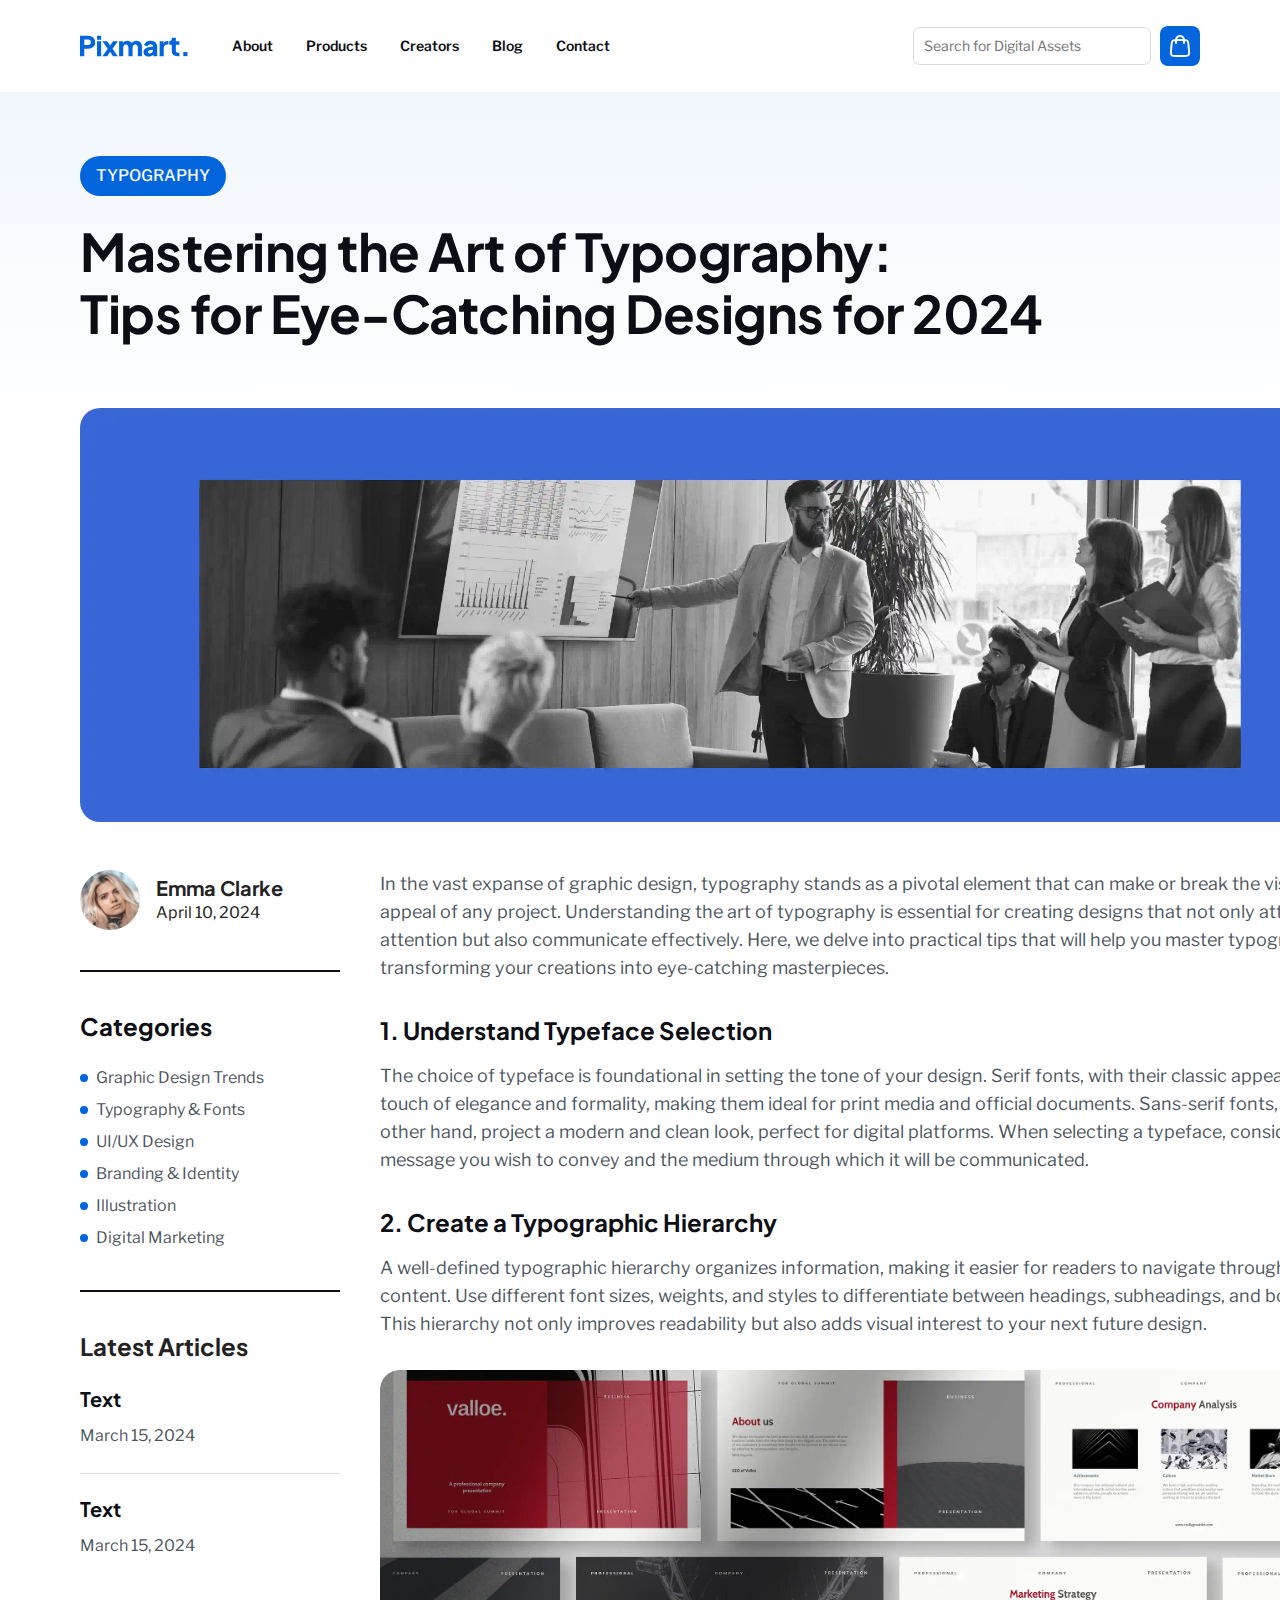
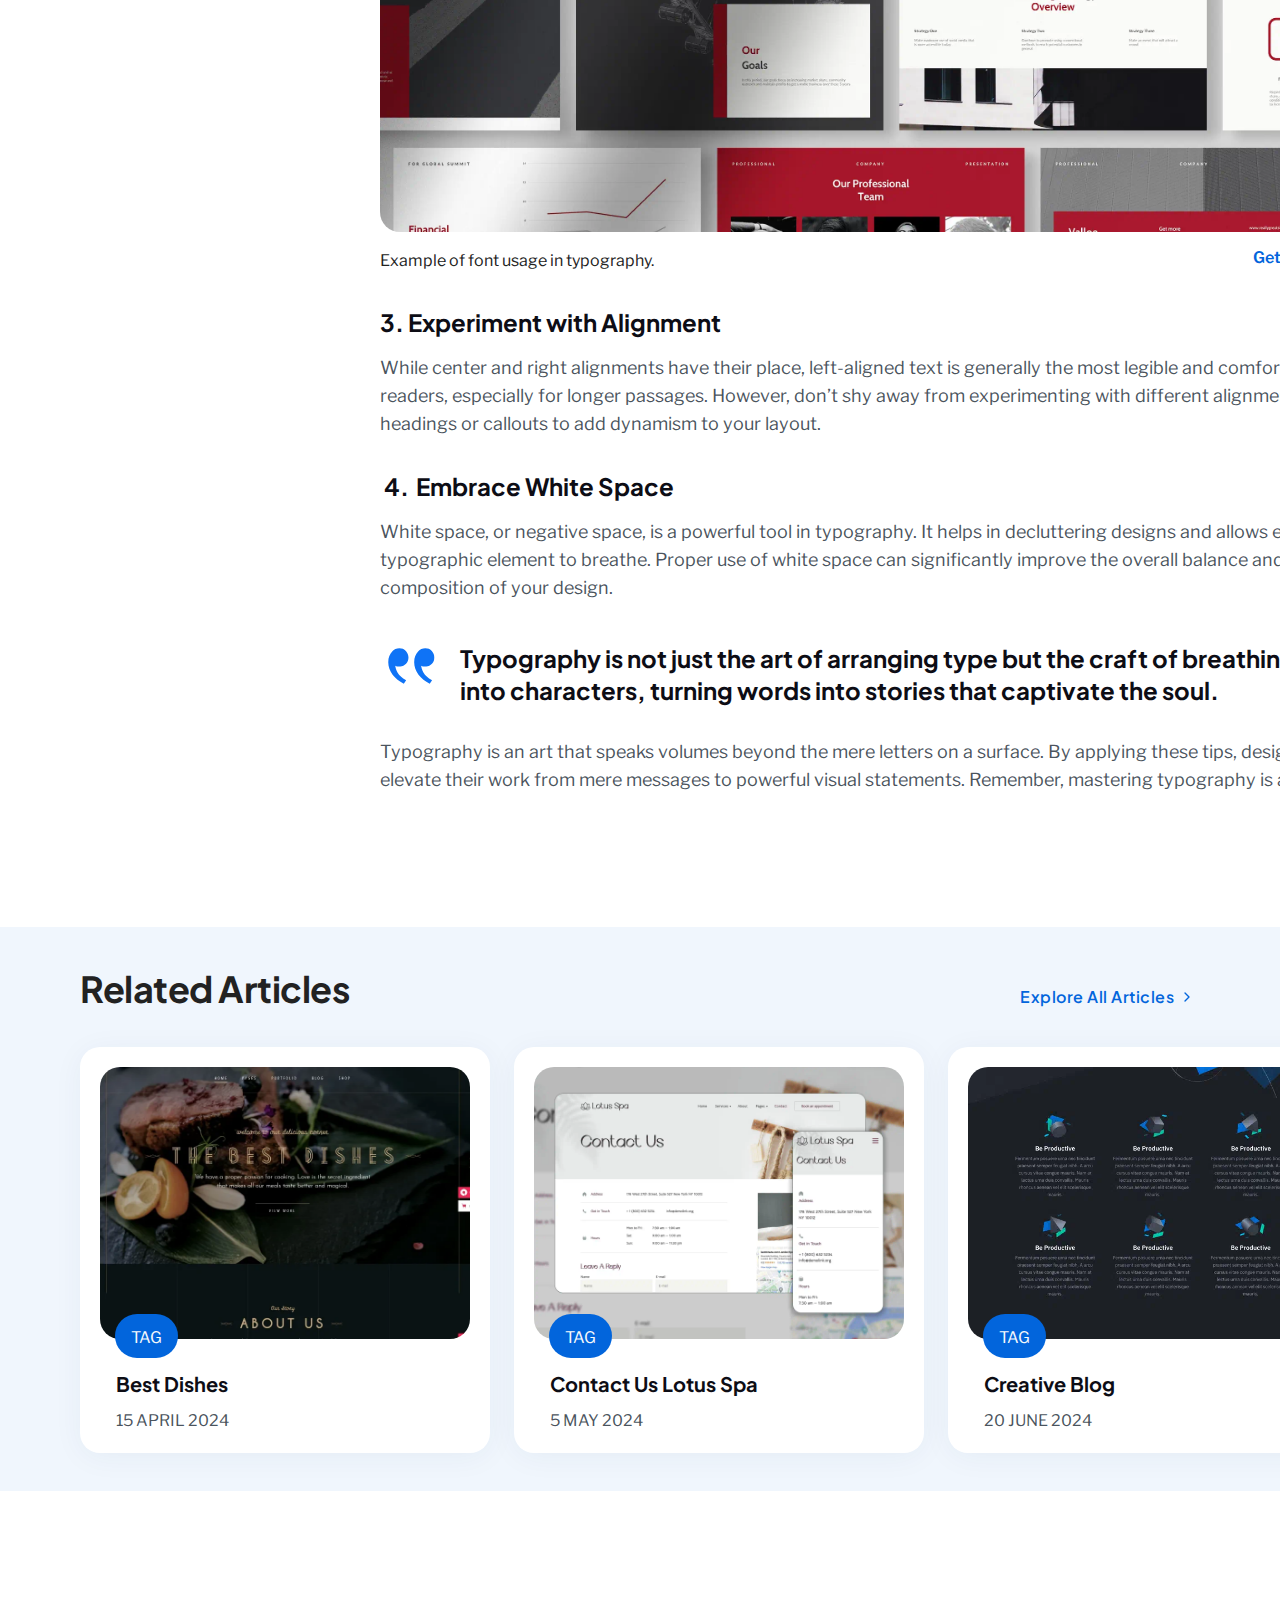
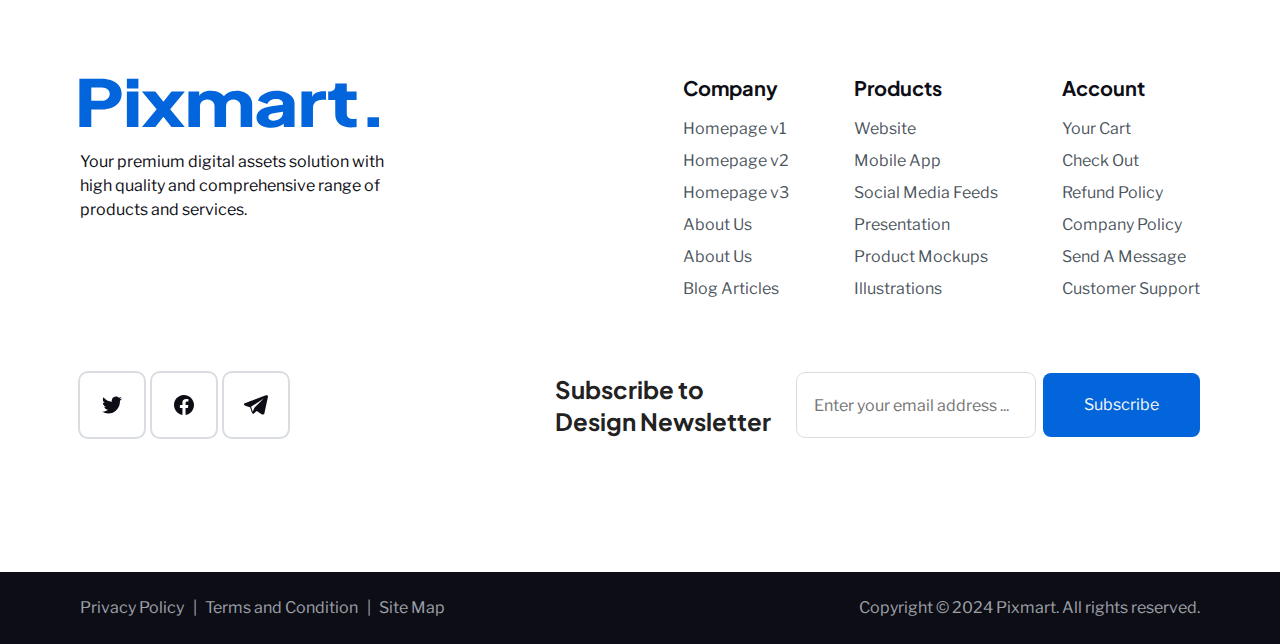
==== blog_details.html @ e97a418d "style: update button and link classes" ====
<!DOCTYPE html>
<html lang="en">
    <head>
        <meta charset="UTF-8">
        <meta name="viewport" content="width=device-width, initial-scale=1.0">
        <!--<meta name="description" content="description text">-->
        <!--<meta name="keywords" content=" tags words">-->
        <!-- <meta name="copyright" content="my name"> -->
        <title>PixMart Blog</title>
        <!-- place for icons and favicons -->
        <link rel="preconnect" href="https://fonts.googleapis.com">
        <link rel="preconnect" href="https://fonts.gstatic.com" crossorigin>
        <link href="https://fonts.googleapis.com/css2?family=Libre+Franklin:ital,wght@0,100..900;1,100..900&family=Plus+Jakarta+Sans:ital,wght@0,200..800;1,200..800&display=swap" rel="stylesheet">
        <link rel="stylesheet" href="css/normalize.css">
        <link rel="stylesheet" href="css/style.css">
        <meta name="color-scheme" content="light">
    </head>

    <body>
        <header class="header container">
            <a class="header__link-svg" href="index.html">
                <svg
                    class="header__logo"
                    width="108"
                    height="22"
                >
                    <use xlink:href="img/sprite.svg#pixmart-logo"></use>
                </svg>
            </a>
            <nav class="nav-menu">
                <ul class="nav-menu__list">
                    <li class="nav-menu__item">
                        <a class="nav-menu__link" href="#">about</a>
                    </li>
                    <li class="nav-menu__item">
                        <a class="nav-menu__link links" href="catalog.html">products</a>
                    </li>
                    <li class="nav-menu__item">
                        <a class="nav-menu__link links" href="#">creators</a>
                    </li>
                    <li class="nav-menu__item">
                        <a class="nav-menu__link links" href="blog_details.html">blog</a>
                    </li>
                    <li class="nav-menu__item">
                        <a class="nav-menu__link links" href="contacts.html">contact</a>
                    </li>
                </ul>
            </nav>
            <form
                action="/#"
                class="header__form"
                method="get"
                role="search"
            >
                <label class="header__form-label visually-hidden" for="id-header-search">
                    Site search input fields
                </label>
                <input
                    type="search"
                    name="header-search"
                    id="id-header-search"
                    class="header__search-filds"
                    placeholder="Search for Digital Assets"
                    required
                >
            </form>
            <a
                href="/#"
                class="header__card-button brand-color-button"
                title="Go to the Cart"
            >
                <svg
                    class="header__button-image"
                    width="24"
                    height="24"
                >
                    <use xlink:href="img/sprite.svg#cart-icon"></use>
                </svg>
            </a>
        </header>

        <main>

            <div class="blog-details__background-heading">
                <div class="blog-details">
                        <span class="blog-details__tag">
                            TYPOGRAPHY
                        </span>
                        <h1 class="blog-details__heading">Mastering the Art of Typography:
                            Tips for Eye-Catching Designs for 2024
                        </h1>
                </div>
            </div>
            <div class="blog-details__content-wrap">
                <img
                    src="img/blog_heading_.webp"
                    alt="The speaker is conducting a typography workshop"
                    class="blog-details__content-image"
                    width="1280"
                    height="414"
                >
                <div class="blog-details__side-wrap">
                    <div class="blog-details__author-card">
                        <img
                            src="img/emma_clark_user.webp"
                            alt="Author's picture"
                            class="blog-details__author-image"
                            width="60"
                            height="60"
                        >
                        <div class="blog-details__author-info">
                            <p class="blog-details__author-name">
                                Emma Clarke
                            </p>
                            <time datetime="2024-04-10" class="blog-details__post-time">
                                April 10, 2024
                            </time>
                        </div>
                    </div>
                    <div class="blog-details__categories-wrap">
                        <h2 class="categories__list-tittle">Categories</h2>
                        <ul class="categories__list">
                            <li class="categories__item">
                                <a href="#" class="blog-categories__item-link">
                                    Graphic Design Trends
                                </a>
                            </li>
                            <li class="categories__item">
                                <a href="#" class="blog-categories__item-link">
                                    Typography & Fonts
                                </a>
                            </li>
                            <li class="categories__item">
                                <a href="#" class="blog-categories__item-link">
                                    UI/UX Design
                                </a>
                            </li>
                            <li class="categories__item">
                                <a href="#" class="blog-categories__item-link">
                                    Branding & Identity
                                </a>
                            </li>
                            <li class="categories__item">
                                <a href="#" class="blog-categories__item-link">
                                    Illustration
                                </a>
                            </li>
                            <li class="categories__item">
                                <a href="#" class="blog-categories__item-link">
                                    Digital Marketing
                                </a>
                            </li>
                        </ul>
                    </div>
                    <div class="blog-details__last-articles-wrap">
                        <h2 class="last-articles__list-tittle">Latest Articles</h2>
                        <ul class="last-articles__list">
                            <li class="last-articles__item">
                                <a href="#" class="last-articles__item-link">
                                    Text
                                </a>
                                <time datetime="2024-03-15" class="last-articles__time">
                                    March 15, 2024
                                </time>
                            </li>
                            <li class="last-articles__item">
                                <a href="#" class="last-articles__item-link">
                                    Text
                                </a>
                                <time datetime="2024-03-15" class="last-articles__time">
                                    March 15, 2024
                                </time>
                            </li>
                        </ul>
                    </div>
                </div>
                <div class="blog-details__content-container">
                    <p class="blog-details__content">
                        In the vast expanse of graphic design, typography stands as a pivotal element that  can make or break the visual appeal of any project. Understanding the art of     typography is essential for creating designs that not only attract attention but    also communicate effectively. Here, we delve into practical tips that will help you    master typography, transforming your creations into eye-catching masterpieces.
                    </p>
                    <ol class="blog-details__list">
                        <li class="blog-details__list-item">
                            <h2 class="blog-details__item-title">
                                Understand Typeface Selection
                            </h2>
                            <p class="blog-details__item-content">
                                The choice of typeface is foundational in setting the tone of your design.  Serif fonts, with their classic appeal, lend a touch of elegance and     formality, making them ideal for print media and official documents.    Sans-serif fonts, on the other hand, project a modern and clean look,  perfect for digital platforms. When selecting a typeface, consider the   message you wish to convey and the medium through which it will be    communicated.
                            </p>
                        </li>
                        <li class="blog-details__list-item">
                            <h2 class="blog-details__item-title">
                                Create a Typographic Hierarchy
                            </h2>
                            <p class="blog-details__item-content">
                                A well-defined typographic hierarchy organizes information, making it easier    for readers to navigate through the content. Use different font sizes,     weights, and styles to differentiate between headings, subheadings, and body    text. This hierarchy not only improves readability but also adds visual    interest to your next future design.
                            </p>
                            <div class="blog-details__item-picture-wrap">
                                <figure class="blog-details__picture-container">
                                    <img
                                        src="img/font_usage_e.webp"
                                        alt="Different techniques for working with typography"
                                        class="blog-details__picture"
                                        width="980"
                                        height="462"
                                    >
                                    <figcaption class="blog-details__picture-caption">
                                        Example of font usage in typography.
                                    </figcaption>
                                </figure>
                                <a href="#" class="blog-details__content-link">
                                    Get this asset
                                </a>
                            </div>
                        </li>
                        <li class="blog-details__list-item">
                            <h2 class="blog-details__item-title">
                                Experiment with Alignment
                            </h2>
                            <p class="blog-details__item-content">
                                While center and right alignments have their place, left-aligned text is    generally the most legible and comfortable for readers, especially for     longer passages. However, don’t shy away from experimenting with different  alignments in headings or callouts to add dynamism to your layout.
                            </p>
                        </li>
                        <li class="blog-details__list-item">
                            <h2 class="blog-details__item-title">
                                Embrace White Space
                            </h2>
                            <p class="blog-details__item-content">
                                White space, or negative space, is a powerful tool in typography. It helps  in decluttering designs and allows each typographic element to breathe.  Proper use of white space can significantly improve the overall balance and  composition of your design.
                            </p>
                        </li>
                    </ol>
                    <div class="blog-details__qoute-wrap">
                        <svg
                            class="blog-details__qoute-img"
                            width="48"
                            height="38"
                        >
                            <use xlink:href="img/sprite.svg#qoute-img"></use>
                        </svg>
                        <blockquote class="blog-details__quote">
                            Typography is not just the art of arranging type but the craft of breathing life    into characters, turning words into stories that captivate the soul.
                        </blockquote>
                    </div>
                    <p class="blog-details__content">
                        Typography is an art that speaks volumes beyond the mere letters on a surface. By   applying these tips, designers can elevate their work from mere messages to powerful  visual statements. Remember, mastering typography is a journey of continuous     learning and experimentation. Embrace the process, and let your designs speak louder    than words. Happy designing!
                    </p>
                </div>
            </div>

            <section class="blog-details__cards-container">
                <div class="blog-details__cards-background">
                    <div class="blog-details__cards-title-wrap">
                        <h2 class="blog-details__cards-title">Related Articles</h2>
                        <a href="#" class="blog-details__title-link">
                            Explore All Articles
                            <svg
                                class="blog-details__title-link-icon"
                                width="16"
                                height="16"
                                aria-hidden="true"
                            >
                                <use xlink:href="img/sprite.svg#arrow-left-link"></use>
                            </svg>
                        </a>
                    </div>
                    <div class="blog-details__cards-wrap">
                        <a href="#" class="blog-details__cards-link">
                            <article class="blog-details__card">
                                <img 
                                    src="img/best_dishes.webp"
                                    alt="design website Best Dishes"
                                    class="blog-details__cards-image"
                                    width="370"
                                    height="272"
                                >
                                <div class="blog-details__cards-heading-wrap">
                                    <h3 class="blog-details__card-heading">Best Dishes</h3>
                                    <time datetime="2024-04-15" class="blog-details__cards-time">
                                        15 APRIL 2024
                                    </time>
                                </div>
                            </article>
                        </a>
                        <a href="#" class="blog-details__cards-link">
                            <article class="blog-details__card">
                                <img
                                    src="img/lotus_spa.webp"
                                    alt="design website Lotus Spa"
                                    class="blog-details__cards-image"
                                    width="370"
                                    height="272"
                                >
                                <div class="blog-details__cards-heading-wrap">
                                    <h3 class="blog-details__card-heading">Contact Us Lotus Spa</h3>
                                    <time datetime="2024-05-05" class="blog-details__cards-time">
                                        5 MAY 2024
                                    </time>
                                </div>
                            </article>
                        </a>
                        <a href="#" class="blog-details__cards-link">
                            <article class="blog-details__card">
                                <img
                                    src="img/ceative_blog.webp"
                                    alt="design website Creative Blog"
                                    class="blog-details__cards-image"
                                    width="370"
                                    height="272"
                                >
                                <div class="blog-details__cards-heading-wrap">
                                    <h3 class="blog-details__card-heading">Creative Blog</h3>
                                    <time datetime="2024-06-20" class="blog-details__cards-time">
                                        20 JUNE 2024
                                    </time>
                                </div>
                            </article>
                        </a>
                    </div>
                </div>
            </section>

        </main>

        <footer class="footer">
            <div class="footer__main-wrap">
                <div class="footer__content">
                    <div class="footer__logo-description">
                        <a href="" class="footer__logo-home-link" href="index.html">
                            <svg
                                class="footer__logo"
                                width="300"
                                height="50.19"
                            >
                                <use xlink:href="img/sprite.svg#pixmart-logo"></use>
                            </svg>
                        </a>
                        <p class="footer__logo-description">Your premium digital assets solution with high  quality and comprehensive range of products and services.</p>
                    </div>
                    <div class="footer__links-sections">
                        <section class="footer__links-lists">
                            <h2 class="footer__list-header">Company</h2>
                            <ul class="footer__list">
                                <li class="footer__links-lists-items">
                                    <a href="#" class="footer__links">Homepage v1</a>
                                </li>
                                <li class="footer__links-lists-items">
                                    <a href="#" class="footer__links">Homepage v2</a>
                                </li>
                                <li class="footer__links-lists-items">
                                    <a href="#" class="footer__links">Homepage v3</a>
                                </li>
                                <li class="footer__links-lists-items">
                                    <a href="#" class="footer__links">About Us</a>
                                </li>
                                <li class="footer__links-lists-items">
                                    <a href="#" class="footer__links">About Us</a>
                                </li>
                                <li class="footer__links-lists-items">
                                    <a href="blog_details.html" class="footer__links">Blog Articles</a>
                                </li>
                            </ul>
                        </section>

                        <section class="footer__links-lists">
                            <h2 class="footer__list-header">Products</h2>
                            <ul class="footer__list">
                                <li class="footer__links-lists-items">
                                    <a href="catalog.html" class="footer__links">Website</a>
                                </li>
                                <li class="footer__links-lists-items">
                                    <a href="#" class="footer__links">Mobile App</a>
                                </li>
                                <li class="footer__links-lists-items">
                                    <a href="#" class="footer__links">Social Media Feeds</a>
                                </li>
                                <li class="footer__links-lists-items">
                                    <a href="#" class="footer__links">Presentation</a>
                                </li>
                                <li class="footer__links-lists-items">
                                    <a href="#" class="footer__links">Product Mockups</a>
                                </li>
                                <li class="footer__links-lists-items">
                                    <a href="#" class="footer__links">Illustrations</a>
                                </li>
                            </ul>
                        </section>

                        <section class="footer__links-lists">
                            <h2 class="footer__list-header">Account</h2>
                            <ul class="footer__list">
                                <li class="footer__links-lists-items">
                                    <a href="#" class="footer__links">Your Cart</a>
                                </li>
                                <li class="footer__links-lists-items">
                                    <a href="#" class="footer__links">Check Out</a>
                                </li>
                                <li class="footer__links-lists-items">
                                    <a href="#" class="footer__links">Refund Policy</a>
                                </li>
                                <li class="footer__links-lists-items">
                                    <a href="#" class="footer__links">Company Policy</a>
                                </li>
                                <li class="footer__links-lists-items">
                                    <a href="contacts.html" class="footer__links">Send A Message</a>
                                </li>
                                <li class="footer__links-lists-items">
                                    <a href="#" class="footer__links">Customer Support</a>
                                </li>
                            </ul>
                        </section>

                    </div>
                </div>
                <div class="newsletter">
                    <ul class="footer__social-media-list">
                        <li class="footer__social-media-item">
                            <a
                                href="#"
                                class="footer__social-media-links brand-light-color-button"
                                target="_blank"
                                rel="noopener noreferrer"
                            >
                                <svg
                                    class="footer__social-media-icon"
                                    width="24"
                                    height="24"
                                >
                                    <use xlink:href="img/sprite.svg#x-twitter-ico"></use>
                                </svg>
                            </a>
                        </li>
                        <li class="footer__social-media-item">
                            <a
                                href="#"
                                class="footer__social-media-links brand-light-color-button"
                                target="_blank"
                                rel="noopener noreferrer"
                            >
                            <svg
                                class="footer__social-media-icon"
                                width="24"
                                height="24"
                            >
                                <use xlink:href="img/sprite.svg#facebook-ico"></use>
                            </svg>
                            </a>
                        </li>
                        <li class="footer__social-media-item">
                            <a
                                href="#"
                                class="footer__social-media-links brand-light-color-button"
                                target="_blank"
                                rel="noopener noreferrer"
                            >
                            <svg
                                class="footer__social-media-icon"
                                width="24"
                                height="24"
                            >
                                <use xlink:href="img/sprite.svg#telegram"></use>
                            </svg>
                            </a>
                        </li>
                    </ul>
                    <form
                        action="#"
                        method="post"
                        class="newsletter__form"
                    >
                        <label for="id-footer-user-email" class="newsletter__form-label">
                            Subscribe to Design Newsletter
                        </label>
                        <input
                            type="email"
                            name="footer-user-email"
                            id="id-footer-user-email"
                            class="newsletter__email-input"
                            placeholder="Enter your email address ..."
                            required
                            pattern="[a-z0-9._%+-]+@[a-z0-9.-]+\.[a-z]{2,}$"
                        >
                        <button type="submit" class="newsletter__form-button brand-color-button">
                            Subscribe
                        </button>
                    </form>
                </div>
            </div>
            <div class="footer__bottom-bar">
                <div class="footer__copyright-container">
                    <nav class="footer__copyright-navigation">
                        <ul class="footer__copyright-list">
                            <li class="footer__copyright-item">
                                <a href="#" class="footer__copyright-links">Privacy Policy</a>
                            </li>
                            <li class="footer__copyright-item">
                                <a href="#" class="footer__copyright-links">Terms and Condition</a>
                            </li>
                            <li class="footer__copyright-item">
                                <a href="#" class="footer__copyright-links">Site Map</a>
                            </li>
                        </ul>
                    </nav>
                    <p class="footer__copyright">Copyright &copy; 2024 Pixmart. All rights reserved.</p>
                </div>
            </div>
        </footer>
    </body>
</html>
---- css/style.css ----
:root {
    --font-family-secondary: "Libre Franklin", Helvetica, sans-serif;
    --font-family-primary: "Plus Jakarta Sans", Arial, sans-serif;


    --font-size-heroes: 52px;
    --font-size-headings: var(--font-size-small);
    --font-size-subheadings: var(--font-size-extra);
    --font-size-buttons: var(--font-size-medium);
    --font-size-controls: var(--font-size-extra-small);


    --font-size-extra: 36px;

    --font-size-extra-large: 28px;

    --font-size-medium-large: 24px;

    --font-size-large: 20px;

    --font-size-medium: 18px;

    --font-size-small: 16px;

    --font-size-extra-small: 14px;


    --font-weight-extra: 700;

    --font-weight-large: 600;

    --font-weight-medium: 500;

    --font-weight-small: 400;


    --font-line-height-heroes: 62px;

    --font-line-hieght-regular:48px;

    --font-line-height-large: 28px;

    --font-line-height-medium: 24px;

    --font-line-height-small: 20px;


    --color-brand: rgb(2, 101, 220);
    --color-brand-alternative: rgba(244, 247, 250, 1);
    --color-bg-base: rgba(255, 255, 255, 1);
    --color-text-primary: rgba(13, 13, 21, 1);
    --color-text-secondary: rgba(42, 53, 65, 0.85);
    --color-text-secondary-alt: rgba(42, 53, 65, 0.7);
    --color-headings: rgba(15, 115, 246, 1);
    --color-brand-buttons: rgba(245, 248, 251, 1);
    --color-bg-base-invert: var(--color-text-primary);
    --color-titles: rgb(34, 34, 34);
}

/* Reset CSS */
* {
    margin: 0;
    padding: 0;
    box-sizing: border-box;
    outline-offset: 0;
}

/* Base styles */
body {
    font-family: var(--font-family-secondary);
    line-height: var(--font-line-hieght-regular);
    background-color: rgb(255, 255, 255);
    color: var(--color-titles);
    margin: 0;
    padding: 0;
}

h1, h2, h3, h4, h5, h6 {
    font-weight: normal;
}

p {
    margin: 0 0 0 0;
}

ul {
    list-style: none;
    padding: 0;
}

a {
    text-decoration: none;
    color: inherit;
}

.container {
    padding-inline: 80px;
    max-width: 1440px;
    margin: 0 auto;
}

:focus {
    outline: none;
}

button {
    border: none;
}

.visually-hidden {
    position: absolute;
    width: 1px;
    height: 1px;
    padding: 0;
    margin: -1px;
    overflow: hidden;
    clip: rect(0, 0, 0, 0);
    border: 0;
}

.section-gap-container {
    display: flex;
    flex-direction: column;
    gap: 120px;
}

.header {
    display: flex;
    align-items: center;
    padding-top: 22px;
    padding-bottom: 22px;
    justify-content: flex-start;
    gap: 8px;
}

.header__link-svg {
    margin-right: 24px;
}

.header__link-svg:focus-visible {
    outline: 4px solid rgb(56, 146, 243);
    border-radius: 5px;
}

.header__logo {
    display: flex;
    align-items: center;
}

.header__form {
    margin-left: auto;
    display: flex;
    align-items: center;
}

.header__search-filds {
    width: 240px;
    padding: 10px 12px;
    font-size: var(--font-size-controls);
    font-weight: var(--font-weight-small);
    line-height: var(--font-line-height-small);
    color: var(--color-text-secondary-alt);
}

.header__card-button {
    display: flex;
    align-items: center;
    justify-content: center;
    border-radius: 8px;
    background-color: var(--color-brand);
    padding: 9px;
    width: 40px;
    height: 40px;
    box-sizing: border-box;
    flex-shrink: 0;
}

.header__card-button:hover {
    background: rgb(56, 146, 243);
}

.header__card-button:focus-visible {
    outline: 4px solid rgb(56, 146, 243);
    background: rgb(2, 101, 220);
}

.header__card-button:active {
    background: rgb(0, 84, 182);
}

.header__card-button:disabled {
    background: rgba(29, 54, 83, 0.17);
}

.nav-menu {
    padding-inline: 12px;
}

.nav-menu__list {
    display: flex;
    gap: 33px;
    align-items: center;
}

.nav-menu__link {
    font-weight: var(--font-weight-large);
    font-size: var(--font-size-extra-small);
    line-height: var(--font-line-height-small);
    font-family: var(--font-family-secondary);
    text-transform: capitalize;
    color: var(--color-text-primary);
}

.nav-menu__link:hover {
    color: rgb(56, 146, 243);
}

.nav-menu__link:focus-visible {
    outline: 4px solid rgb(56, 146, 243);
    border-radius: 5px;
}

.nav-menu__link:active {
    color: rgb(0, 84, 182);
    outline: none;
}

.nav-menu__link:disabled {
    color: rgba(34, 52, 73, 0.4);
}

.hero {
    position: relative;
    display: flex;
    flex-direction: row;
    justify-content: center;
    gap: 36px;
    align-items: flex-start;
    max-width: none;
    padding: 0px 40px 0 80px;
    position: relative;
}

.hero::before {
    content: "";
    position: absolute;
    top: 0;
    right: 0;
    width: 130vw;
    height: 100%;
    background: linear-gradient(90deg, rgb(240, 246, 253) 44%, rgb(255, 255, 255) 100%);
    z-index: -1;
}

.hero__text-container {
    display: flex;
    flex-direction: column;
    align-items: flex-start;
    gap: 32px;
    padding: 120px 0 0 0;
    max-width: 43%;
    margin: 0 100px 0px 0;
}

.hero__title {
    font-family: var(--font-family-primary);
    font-weight: var(--font-weight-extra);
    font-size: var(--font-size-heroes);
    line-height: var(--font-line-height-heroes);
    letter-spacing: -0.5px;
    margin: 0;
    display: flex;
    flex-direction: column;
    align-items: flex-start;
}

.block-line {
    display: block;
}

span.hero__accent {
    color: var(--color-brand);
}

.hero__slogan {
    font-family: var(--font-family-primary);
    font-size: var(--font-size-large);
    font-weight: var(--font-weight-medium);
    line-height: var(--font-line-height-large);
    color: var(--color-text-secondary);
    margin: 0px;
}

.hero__buttons-wrap {
    display: flex;
    gap: 9px;
    flex-direction: row;
}

.hero__buttons {
    font-size: var(--font-size-medium);
    line-height: var(--font-line-height-large);
    font-weight: var(--font-weight-large);
    border-radius: 8px;
    padding: 18px 32px;
    background: var(--color-brand);
    color: var(--color-brand-buttons);
    height: 64px;
    white-space: nowrap;
}

.hero__buttons:hover {
    background: rgb(56, 146, 243);
}

.hero__buttons:focus-visible {
    outline: 4px solid rgb(56, 146, 243);
    background: rgb(2, 101, 220);
}

.hero__buttons:active {
    background: rgb(0, 84, 182);
}

.hero__buttons:disabled {
    background: rgba(29, 54, 83, 0.17);
    color: rgba(34, 52, 73, 0.4);
}

.hero__buttons-social {
    font-size: 18px;
    line-height: 28px;
    font-weight: 600;
    border-radius: 8px;
    padding: 18px 32px 18px 39px;
    display: flex;
    gap: 10px;
    align-items: center;
    background: rgb(255, 255, 255);
    margin-left: 16px;
    height: 64px;
    white-space: nowrap;
}

.hero__buttons-social:hover {
    outline: 1px solid rgb(56, 146, 243);
    background: rgba(41, 77, 117, 0.09);
}

.hero__buttons-social:focus-visible {
    outline: 4px solid rgb(56, 146, 243);
    background: rgba(41, 77, 117, 0.09);
}

.hero__buttons-social:active {
    outline: none;
    background: rgba(41, 77, 117, 0.09);
}

.hero__buttons-social:disabled {
    outline: none;
    color: rgba(34, 52, 73, 0.4);
}

figure.hero__img-container {
    padding-block: 47px 30px;
}

.products {
    display: flex;
    flex-direction: row;
    gap: 34px;
    justify-content: flex-start;
    padding-inline: 81px 80px;
}

/* to center content when the screen width is larger than 1440px */
/* ------------------------------------------------------------- */
@media (min-width: 1441px) {
    section.products {
        padding-inline: 80px;
        max-width: 1440px;
        margin: 0 auto;
    }
}
/* ---------------------------------------------------------------*/
.products__item {
    display: flex;
    flex-direction: column;
    align-items: center;
    gap: 21px;
}

.products__img-container {
    border-radius: 20px;
    padding: 36px;
    background: var(--color-brand-alternative);
    color: rgb(2, 101, 220);
}

.products__img-container:hover {
    background: rgb(2, 101, 220);
}

.products__img-container:hover svg {
    color:  rgb(224, 242, 255);
}

.products__img {
    display: block;
}

.products__item-text {
    font-family: var(--font-family-primary);
    font-weight: var(--font-weight-medium);
    font-size: var(--font-size-large);
    line-height: var(--font-line-height-large);
}

.categories {
    display: grid;
    grid-template-columns: 1fr 1fr;
    gap: 64px;
    align-items: start;
}

.categories__items {
    display: grid;
    grid-template-columns: repeat(2, max-content);
    grid-template-rows: repeat(2, 100px 60px) 100px;
    gap: 20px;
    clip-path: inset(120px 0px 120px 0px);
    margin: -120px 0;
    padding: 0px 74px;
    position: relative;
}

.categories__item-link {
    position: relative;
}

.categories__item-link:nth-of-type(3):before {
    content: "";
    position: absolute;
    top: 0;
    left: 0;
    background: linear-gradient(181deg, rgba(240, 246, 253, 60%) 0%, rgba(255, 255, 255, 100%) 100%);
    z-index: 2;
    border-radius: 20px 20px 0 0;
    width: 220px;
    height: 60px;
}

.categories__item-link:nth-of-type(6):before {
    content: "";
    position: absolute;
    top: 120px;
    left: 0;
    background: linear-gradient(359deg, rgba(240, 246, 253, 60%) 0%, rgba(255, 255, 255, 100%) 100%);
    z-index: 2;
    border-radius: 0 0 20px 20px;
    width: 220px;
    height: 60px;
}

.categories__item-link:nth-of-type(1) {
    grid-column: 1;
    grid-row: 2;
}

.categories__item-link:nth-of-type(2) {
    grid-column: 1;
    grid-row: 4;
}

.categories__item-link:nth-of-type(3) {
    grid-column: 1;
    grid-row: 6;
}

.categories__item-link:nth-of-type(4) {
    grid-column: 2;
    grid-row: 5;
}

.categories__item-link:nth-of-type(5) {
    grid-column: 2;
    grid-row: 3;
}

.categories__item-link:nth-of-type(6) {
    grid-column: 2;
    grid-row: 1;
}

article.categories__cards {
    background: var(--color-brand-alternative);
    display: flex;
    gap: 16px;
    padding: 24px 24px;
    border-radius: 20px;
    flex-direction: column;
    color: rgb(2, 101, 220);
}

article.categories__cards:hover {
    background: rgb(2, 101, 220);
}

article.categories__cards:hover .categories__cards-title {
    color: rgb(248, 247, 255);
}

article.categories__cards:hover svg {
    color:  rgb(224, 242, 255);
}

.categories__cards-text-wrap {
    display: flex;
    flex-direction: column;
    gap: 8px;
}

.categories__cards-title {
    font-family: var(--font-family-primary);
    font-size: var(--font-size-extra-large);
    font-weight: var(--font-weight-extra);
    line-height: var(--font-size-extra);
    color: var(--color-text-primary);
    margin: 0;
}

.categories__cards-category-wrap {
    display: flex;
    flex-direction: row;
    justify-content: flex-start;
}

.categories__cards-category {
    font-size: var(--font-size-small);
    font-weight: var(--font-weight-small);
    color: var(--color-text-secondary);
    line-height: var(--font-line-height-medium);
    margin: 0;
}

.categories__cards-category:nth-of-type(1)::after {
    content: "·";
    display: inline-block;
    font-size: var(--font-size-small);
    font-weight: var(--font-weight-small);
    color: var(--color-text-secondary);
    line-height: var(--font-line-height-medium);
    padding-inline: 9px;
}

.categories__text-container {
    display: flex;
    flex-direction: column;
    gap: 16px;
    align-items: flex-start;
    margin-top: 78px;
}

.categories__header {
    font-size: var(--font-size-headings);
    font-weight: var(--font-weight-small);
    line-height: var(--font-line-height-medium);
    color: var(--color-headings);
    text-transform: uppercase;
}

.categories__title {
    font-family: var(--font-family-primary);
    font-size: var(--font-size-subheadings);
    font-weight: var(--font-weight-extra);
    line-height: var(--font-line-hieght-regular);
    letter-spacing: -0.5px;
    max-width: 428px;
}

.categories__description {
    font-size: var(--font-size-medium);
    font-weight: var(--font-weight-small);
    line-height: var(--font-size-extra-large);
    min-width: 457px;
}

.categories__button {
    margin-top: 16px;
    font-size: var(--font-size-buttons);
    line-height: var(--font-line-height-large);
    line-height: var(--font-line-height-large);
    background-color: var(--color-brand);
    color: var(--color-brand-buttons);
    padding: 18px 32px;
    white-space: nowrap;
    border-radius: 8px;
    height: 64px;
}


.trending__text-container {
    display: flex;
    flex-direction: row;
    align-items: flex-end;
    justify-content: space-between;
    min-width: 1280px;
}

.trending__text {
    display: flex;
    flex-direction: column;
    align-items: flex-start;
    gap: 16px;
}

.trending__header {
    font-size: var(--font-size-headings);
    line-height: var(--font-line-height-medium);
    font-weight: var(--font-weight-small);
    color: var(--color-headings);
    text-transform: uppercase;
    margin: 0;
}

.trending__title {
    font-family: var(--font-family-primary);
    font-size: var(--font-size-subheadings);
    font-weight: var(--font-weight-extra);
    line-height: var(--font-line-hieght-regular);
    letter-spacing: -0.5px;
    color: var(--color-titles);
    margin: 0;
}

.trending__buttons-wrap {
    display: flex;
    flex-direction: row;
    gap: 12px;
}

.trending__button-prev,
.trending__button-next {
    width: 64px;
    height: 64px;
    border-radius: 8px;
    outline: 2px solid rgba(29, 54, 83, 0.17);
    background-color: rgb(255 255 255);
    padding: 20px 20px;
}

.trending__button-next .trending__button-svg {
    transform: rotate(180deg);
}

.trending {
    width: 100vw;
}

.trending__cards-wrap {
    display: flex;
    flex-direction: row;
    gap: 16px;
    margin-top: 48px;
    align-items: flex-start;
    justify-content: flex-start;
}

.trending__cards {
    display: flex;
    flex-direction: column;
    align-items: flex-start;
    gap: 8px;
    position: relative;
    justify-content: flex-start;
}

.trending__cards:hover .trending__cards-button-wrap{
    opacity: 100%;
}

.trending__cards:hover
.trending__cards-image,
.trending__cards-svg {
    background: rgba(231, 238, 247,);
    opacity: 34%;
}

.trending__cards-svg {
    box-sizing: content-box;
    position: absolute;
    right: 0;
    top: 0;
    z-index: 2;
    border-radius: 0 20px 0 20px;
    background-color: var(--color-brand);
    padding: 16px;
}

.trending__cards-image {
    object-fit: cover;
    width: auto;
    height: 272px;
}

.trending__cards-text {
    display: flex;
    flex-direction: row;
    justify-content: space-between;
    width: 100%;
    align-items: center;
    margin-top: 8px;
}

.trending__cards-title {
    font-family: var(--font-family-primary);
    font-size: var(--font-size-extra-large);
    font-weight: var(--font-weight-extra);
    line-height: var(--font-size-extra);
    color: var(--color-text-primary);
    margin: 0;
}

.trending__price {
    margin: 0;
}

.trending__numbers {
    display: block;
    line-height: var(--font-line-height-medium);
    font-size: var(--font-size-small);
    font-weight: var(--font-weight-medium);
    color: var(--color-brand);
    margin-top: 4px;
}

.trending__cards-description {
    display: flex;
    flex-direction: row;
    justify-content: flex-start;
    width: max-content;
}

.trending__cards-category {
    font-size: var(--font-size-small);
    font-weight: var(--font-weight-small);
    line-height: var(--font-line-height-medium);
    color: var(--color-text-secondary);
}

.trending__cards-button-wrap {
    display: flex;
    flex-direction: row;
    gap: 16px;
    margin-top: 48px;
    align-items: flex-start;
    flex-wrap: wrap;
    max-width: 1440px;
    justify-content: flex-start;
    overflow: hidden;
    opacity: 0%;
}

.trending__card-link {
    padding: 18px 78px;
}

.trending__card-link:hover {
    background: rgb(56, 146, 243);
}

.trending__card-link:focus-visible {
    outline: 4px solid rgb(56, 146, 243);
    background: rgb(2, 101, 220);
}

.trending__card-link:active {
    background: rgb(0, 84, 182);
}

.trending__card-link:disabled{
    background: rgba(29, 54, 83, 0.17);
    color: rgba(34, 52, 73, 0.4);
}


.trending__cards-button-wrap {
    position: absolute;
    inset: 0;
    display: flex;
    flex-direction: column;
    align-items: center;
    justify-content: flex-start;
    z-index: 2;
    margin-top: 104px;
}

.trending__card-link {
    padding: 18px 78px;
    border-radius: 8px;
    background-color: var(--color-brand);
    color: var(--color-brand-buttons);
    font-weight: var(--font-weight-large);
    font-size: var(--font-size-medium);
    line-height: var(--font-line-height-large);
}

.trending__cards-category:nth-of-type(1)::after {
    content: "·";
    display: inline-block;
    font-size: var(--font-size-small);
    font-weight: var(--font-weight-small);
    color: var(--color-text-secondary);
    line-height: var(--font-line-height-medium);
    padding-inline: 9px;
}

.pricing-plan__text-container {
    display: flex;
    flex-direction: column;
    align-items: center;
    justify-content: flex-start;
    gap: 16px;
}

.pricing-plan__header {
    color: var(--color-headings);
    font-family: var(--font-family-secondary);
    font-size: var(--font-size-headings);
    font-weight: var(--font-weight-small);
    line-height: var(--font-line-height-medium);
    letter-spacing: 0px;
}

.pricing-plan__title {
    color: rgb(34, 34, 34);
    font-family: var(--font-family-primary);
    font-size: var(--font-size-subheadings);
    font-weight: var(--font-weight-extra);
    line-height: var(--font-line-hieght-regular);
    letter-spacing: -0.5px;    
}

.pricing-plan__items {
    display: flex;
    gap: 16px;
    margin-top: 80px;
    justify-content: center;
}

.pricing-plan__cards {
    display: flex;
    padding: 32px;
    flex-direction: column;
    align-items: flex-start;
    gap: 16px;
    border-radius: 20px;
    box-shadow: 0 4px 40px 0 rgba(29, 57, 95, 0.08);
    background: #fff;
    position: relative;
}

.pricing-plan__cards:hover {
    outline: 2px solid #0265dc;
    transform: translateY(-32px);
}


.pricing-plan__cards:hover.pricing-plan__cards:before {
    content: 'BEST SELLER';
    position: absolute;
    top: 0;
    right: 0;
    color: rgb(255, 255, 255);
    font-family: Plus Jakarta Sans;
    font-size: 20px;
    font-weight: 700;
    line-height: 40px;
    letter-spacing: 0px;
    padding: 0px 24px 0px 24px;
    border-radius: 0px 20px 0px 20px;
    background: rgb(2, 101, 220);
}

.pricing-plan__cards-header {
    color: var(--color-text-primary);
    font-family: var(--font-family-primary);
    font-size: var(--font-size-large);
    font-weight: var(--font-weight-extra);
    line-height: 26px;
}

.pricing-plan__cards-price {
    margin-block-end: 6px;
}

.pricing-plan__price {
    color: var(--color-text-primary);
    font-family: Plus Jakarta Sans;
    font-size: var(--font-size-extra);
    font-weight: var(--font-weight-extra);
    line-height: var(--font-line-hieght-regular);
    letter-spacing: -0.5px;
}

.pricing-plan__time {
    color: rgb(13, 13, 21, 0.5);
    font-family: Libre Franklin;
    font-size: var(--font-size-headings);
    font-weight: var(--font-weight-small);
    line-height: var(--font-line-height-medium);
}

.pricing-plan__content-list {
    padding-top: 42px;
    padding-bottom: 24px;
    display: flex;
    flex-direction: column;
    align-items: flex-start;
    gap: 16px;
    position: relative;
    width: 100%;
}

.pricing-plan__content-list::before {
    content: '';
    position: absolute;
    top: 0;
    left: 0;
    width: 100%;
    height: 1px;
    background-color: rgba(31, 50, 71, 0.27)
}

.pricing-plan__list-items {
    position: relative;
    padding-left: 32px;
    line-height: var(--font-line-height-medium);
}

.pricing-plan__list-items::before {
    content: '';
    display: block;
    width: 16px;
    height: 16px;
    background: url('/img/pricing_plan_marker.svg') no-repeat center;
    background-size: contain;
    position: absolute;
    left: 0;
    top: 50%;
    transform: translateY(-50%);
}

.pricing-plan__cards-link {
    box-sizing: border-box;
    padding: 16px;
    border-radius: 8px;
    background-color: #FFFFFF;
    border: 2px solid rgba(29, 54, 83, 0.17);
    align-self: center;
    font-size: var(--font-size-medium);
    font-weight: var(--font-weight-large);
    line-height: var(--font-line-height-large);
    width: 352px;
    text-align: center;
}

.pricing-plan__cards-link:hover {
    background: rgb(2, 101, 220);
    color: var(--color-brand-buttons);
}

.pricing-plan__cards-link:focus-visible {
    outline: 4px solid rgb(56, 146, 243);
    background: rgb(2, 101, 220);
}

.pricing-plan__cards-link:active {
    background: rgb(0, 84, 182);
}

.pricing-plan__cards-link:disabled {
    background: rgba(29, 54, 83, 0.17);
    color: rgba(34, 52, 73, 0.4);
}

.faq {
    display: flex;
    gap: 206px;
    align-items: flex-start;
    justify-content: space-between;
    padding-bottom: 3px;
}

.faq__text-container {
    display: flex;
    flex-direction: column;
    align-items: flex-start;
    gap: 16px;
    margin-top: 197px;
    min-width: fit-content;
}

.faq__header {
    font-size: var(--font-size-headings);
    line-height: var(--font-line-height-medium);
    font-weight: var(--font-weight-small);
    color: var(--color-headings);
    text-transform: uppercase;
}

.faq__title {
    font-family: var(--font-family-primary);
    font-size: var(--font-size-subheadings);
    font-weight: var(--font-weight-extra);
    line-height: var(--font-line-hieght-regular);
    letter-spacing: -0.5px;
    color: var(--color-titles);
    margin-bottom: 15px;
}

.faq__header-link {
    border-radius: 8px;
    background-color: #FFFFFF;
    outline: 2px solid rgba(29, 54, 83, 0.17);
    font-size: var(--font-size-medium);
    font-weight: var(--font-weight-large);
    line-height: var(--font-line-height-large);
    text-align: center;
    padding: 17px;
    padding: 18px 32px 18px 32px;
    height: 64px;
}

.faq__content {
    display: flex;
    padding-top: 0px;
    min-width: 620px;
    flex-direction: column;
    gap: 18px;
    position: relative;
}

.faq__content:after {
    content: '';
    position: absolute;
    top: 0;
    left: 0;
    width: 100%;
    height: 100%;
    background: rgb(15, 115, 246);
    opacity: 0.1;
    filter: blur(200px);
    z-index: -1; /
}

.faq__content-item {
    border-radius: 10px;
    box-shadow: 0px 4px 40px 0px rgba(29, 57, 95, 0.08);
    background: rgb(255, 255, 255);
    padding-top: 27px;
    padding-left: 24px;
    padding-bottom: 24px;
    margin-bottom: 0px;
    position: relative;
}


.faq__content-item:hover {
    outline: 2px solid rgb(2, 101, 220);;
}

.faq__content-item[open] {
    outline: 2px solid rgb(2, 101, 220);
}

.faq__content-title:before {
    content: '';
    position: absolute;
    right: 27px;
    display: block;
    width: 24px;
    height: 24px;
    background: url("/img/chevron_down.svg") no-repeat center;
    outline: 2px solid rgba(29, 54, 83, 0.17);
    border-radius: 8px;
    transform: rotate(360deg);
    padding: 2px;
}

.faq__content-item[open] .faq__content-title:before {
    transform: rotate(180deg);
}

.faq__content-title {
    color: rgb(13, 13, 21);
    font-family: var(--font-family-primary);
    font-size: var(--font-size-large);
    font-weight: var(--font-weight-extra);
    line-height: 26px;
    list-style: none;
}

.faq__content-details {
    font-family: Libre Franklin;
    font-size: var(--font-size-small);
    font-weight: var(--font-weight-small);
    line-height: var(--font-line-height-medium);
    padding: 20px 24px 0px 0px;
}

.blog {
    width: 100vw;
}

.blog__text-container {
    display: flex;
    justify-content: space-between;
    flex-direction: row;
    align-items: center;
    min-width: 1280px;
}

.blog__title {
    font-family: var(--font-family-primary);
    font-size: var(--font-size-subheadings);
    font-weight: var(--font-weight-extra);
    line-height: var(--font-line-hieght-regular);
    letter-spacing: -0.5px;
    color: var(--color-titles);
}

.blog__title-link {
    color: var(--color-brand);
    font-size: var(--font-size-small);
    font-weight: 590;
    line-height: var(--font-line-height-medium);
    padding-right: 29px;
}

.blog__articles {
    display: grid;
    grid-template-columns: 1fr 1fr;
    grid-template-rows: 1fr 1fr;
    margin-top: 48px;
    column-gap: 32px;
    row-gap: 31px;
}

.blog__article {
    position: relative;
}

.blog__article-tag {
    display: inline-block;
    position: absolute;
    z-index: 1;
    right: 16px;
    top: 16px;
    color: rgb(245, 248, 251);
    font-family: Libre Franklin;
    font-size: 16px;
    font-weight: 500;
    line-height: 24px;
    letter-spacing: 0px;
    text-align: left;
    border-radius: 100px;
    background: rgb(2, 101, 220);
    height: 40px;
    padding: 8px 16px;
}

.blog__article:nth-of-type(1) {
    grid-column: 1 / 2;
    grid-row: 1 / -1;
}

.blog__article-thumbnail {
    border-radius: 20px;
    object-fit: cover;
}

.blog__article-thumbnail:hover {
    outline: 2px solid rgb(2, 101, 220);
}

.blog__article-titel {
    margin-top: 6px;
    font-family: var(--font-family-primary);
    font-size: var(--font-size-extra-large);
    font-weight: var(--font-weight-extra);
    line-height: var(--font-size-extra);
    color: var(--color-bg-base-invert);
}

.blog__article-time {
    display: block;
    font-size: var(--font-size-headings);
    font-weight: var(--font-weight-small);
    line-height: var(--font-line-height-medium);
    color: var(--color-text-secondary-alt);
    margin-top: 8px;
}

.blog__article:nth-of-type(2) {
    grid-column: 2 / 3;
    grid-row: 1 / 2;
}

.blog__article:nth-of-type(3) {
    grid-column: 2 / 3;
    grid-row: 2 / 3;
}

.footer {
    margin-top: 120px;
    overflow-x: hidden;
}

.footer__content {
    display: flex;
    flex-direction: row;
    justify-content: space-between;
    align-items: flex-start;
}

.footer__logo-description {
    display: flex;
    flex-direction: column;
    align-items: flex-start;
    gap: 14px;
    width: 320px;
}

.footer__logo {
        margin-top: 2px;
        transform: scaleX(1.18);
        height: 52px;
}

.footer__logo-description {
    color: var(--color-text-primary);
    font-size: var(--font-size-headings);
    font-weight: var(--font-weight-small);
    line-height: var(--font-line-height-medium);
}

.footer__links-sections {
    gap: 64px;
    display: flex;
    flex-direction: row;
    justify-content: space-between;
}

.footer__links-lists {
    display: flex;
    flex-direction: column;
    gap: 16px;
}

.footer__links-lists:first-of-type {
    padding-right: 1px;
}

.footer__list-header {
    color: var(--color-text-primary);
    font-family: var(--font-family-primary);
    font-size: var(--font-size-large);
    font-weight: var(--font-weight-extra);
    line-height: 26px;
}

.footer__list {
    display: flex;
    flex-direction: column;
    gap: 8px;
}

.footer__links-lists-items {
    line-height: 0;
}

.footer__links {
    color: var(--color-text-secondary);
    font-family: Libre Franklin;
    font-size: var(--font-size-small);
    font-weight: var(--font-weight-small);
    line-height: var(--font-line-height-medium);
}

.footer__links:hover {
    color: rgb(56, 146, 243);
}

.footer__links:focus-visible {
    outline: 4px solid rgb(56, 146, 243);
    border-radius: 5px;
}

.footer__links:active {
    color: rgb(0, 84, 182);
}

.footer__links:disabled {
    color: rgba(34, 52, 73, 0.4);
}

.newsletter {
    display: flex;
    margin-top: 72px;
    flex-direction: row;
    justify-content: space-between;
}

.footer__social-media-list {
    display: flex;
    flex-direction: row;
    gap: 8px;
    align-items: flex-start;
}


.footer__social-media-links {
    display: flex;
    box-sizing: border-box;
    justify-content: center;
    flex-direction: row;
    align-items: center;
    outline: 2px solid rgba(29, 54, 83, 0.17);
    border-radius: 8px;
    width: 64px;
    height: 64px;
    padding: 18px;
}

.newsletter__form {
    display: flex;
    flex-direction: row;
}

.newsletter__form-label {
    display: inline-block;
    font-family: var(--font-family-primary);
    font-weight: var(--font-weight-extra);
    font-size: 24px;
    line-height: 32px;
    max-width: 233px;
    min-width: 216px;
}

.newsletter__email-input {
    color: var(--color-text-secondary-alt);
    width: 260px;
    height: 64px;
    font-weight: var(--font-weight-small);
    font-size: var(--font-size-small);
    line-height: var(--font-line-height-medium);
    padding: 17px;
    margin-left: 9px;
    gap: 10px;
}

.newsletter__form-button {
    max-width: 157px;
    width: 100%;
    margin-left: 8px;
    padding: 23px 30px;
    background-color: var(--color-brand);
    border-radius: 8px;
    border: none;
    color: var(--color-brand-buttons);
    height: 64px;
}

.newsletter__form-button:hover {
    background: rgb(56, 146, 243);
}

.newsletter__form-button:focus-visible {
    outline: 4px solid rgb(56, 146, 243);
    background: rgb(2, 101, 220);
}

.newsletter__form-button:active {
    background: rgb(0, 84, 182);
}

.newsletter__form-button:disabled {
    background: rgba(29, 54, 83, 0.17);
    color: rgba(34, 52, 73, 0.4);
}

/* to stretch background to full viewport without horizontal scrolling*/
/* ------------------------------------------------------------------ */
.footer__bottom-bar {
    background-color: var(--color-bg-base-invert);
    width: 100vw;
    margin-inline-start: 50%;
    transform: translateX(-50%);
}
/* ------------------------------------------------------------------- */
.footer__copyright-container {
    padding-top: 24px;
    height: 72px;
    display: flex;
    flex-direction: row;
    justify-content: space-between;
    align-items: flex-start;
    margin-top: 55px;
    padding-inline: 80px;
    max-width: 1440px;
    margin-inline: auto;
}

.footer__copyright-list {
    display: flex;
    flex-direction: row;
    justify-content: flex-start;
    gap: 8px;
}

.footer__copyright-item {
    color: rgba(231, 238, 247, 0.66);
    font-size: var(--font-size-small);
    font-weight: var(--font-weight-small);
    line-height: var(--font-line-height-medium);
}

.footer__copyright-item:not(:last-child)::after {
    content: ' |';
    padding-left: 6px;
}


.footer__copyright {
    color: rgba(231, 238, 247, 0.66);
    font-size: var(--font-size-headings);
    font-weight: var(--font-weight-small);
    line-height: var(--font-line-height-medium);
}

.footer__main-wrap {
    padding-block: 64px 80px;
    padding-inline: 80px;
    max-width: 1440px;
    margin-inline: auto;
}

.catalog_main {
    display: grid;
    grid-template-areas:
        "heading heading"
        "sidefilters content";
    grid-template-columns: 217px auto;
    grid-template-rows: 1fr;
    margin: 0 auto;
    column-gap: 24px;
    padding-inline: 80px;
    margin-inline: auto;
    max-width: min-content;
}

.catalog {
    grid-area: heading;
    background-image: url(/);
    background-size: 100% auto;
    background-attachment: local;
}

.catalog__heading {
    font-family: var(--font-family-primary);
    font-size: var(--font-size-heroes);
    font-weight: var(--font-weight-extra);
    line-height: var(--font-line-height-heroes);
    letter-spacing: -0.5px;
    margin: 0;
    padding: 64px 0 100px 0;
    white-space: pre-line;
}

.side-filters__form-price,
.side-filters__form-style,
.side-filters__form-format,
.side-filters__form-categories {
    margin: 0;
    padding: 0;
    border: none;
    margin-bottom: 42px;
}

.side-filters__form-style-price,
.side-filters__form-style-tittle,
.side-filters__form-format-tittle,
.side-filters__form-categories-tittle {
    color: var(--color-text-primary);
    font-family: var(--font-family-primary);
    font-size: var(--font-size-medium-large);
    font-weight: var(--font-weight-extra);
    line-height: 32px;
    letter-spacing: 0px;
}

.side-filters__style-wrap,
.side-filters__format-container,
.side-filters__categories-container {
    display: flex;
    flex-direction: column;
    gap: 16px;
    margin-top: 26px;
}

.side-filters__style-toggle,
.side-filters__format-radio,
.side-filters__categories-check-box {
    position: absolute;
    width: 1px;
    height: 1px;
    padding: 0;
    margin: -1px;
    overflow: hidden;
    clip: rect(0, 0, 0, 0);
    border: 0;
}

.side-filters__style-toggle-label,
.side-filters__format-radio-label,
.side-filters__format-radio-label,
.side-filters__categories-check-label {
    color: var(--color-text-primary);
    font-size: var(--font-size-controls);
    font-weight: var(--font-weight-small);
    line-height: var(--font-line-height-small);
    letter-spacing: 0px;
    padding-left: 28px;

}

.side-filters__format-radio-label {
    display: inline-flex;
    align-items: center;
    user-select: none;
    position: relative;
}

.side-filters__format-radio-label:before {
    content: "";
    display: inline-block;
    background-color: rgb(255, 255, 255);
    box-sizing: border-box;
    border: 2px solid rgba(30, 49, 71, 0.27);
    width: 13px;
    height: 13px;
    left: 0px;
    top: -2px;
    position: absolute;
    margin: 5px;
    border-radius: 50%;
    padding: 4.5px;
}

.side-filters__format-radio:hover+ .side-filters__format-radio-label:before {
    background-color: rgb(244, 247, 250);
}

.side-filters__format-radio:focus-visible+ .side-filters__format-radio-label:before {
    content: "";
    display: inline-block;
    background-color: rgb(244, 247, 250);
    box-sizing: border-box;
    border: 2px solid rgba(30, 49, 71, 0.27);
    width: 13px;
    height: 13px;
    left: 0px;
    top: -2px;
    position: absolute;
    margin: 5px;
    border-radius: 50%;
    padding: 4.5px;
    outline: 2px solid rgb(56, 146, 243);
}

.side-filters__format-radio:active+ .side-filters__format-radio-label:before {
    border: 2px solid rgba(42, 53, 65, 0.7);
    background-color: rgba(231, 238, 247, 0.66);
}

.side-filters__format-radio:disabled+ .side-filters__format-radio-label:before {
    background-color: rgba(34, 52, 73, 0.4);
}

.side-filters__format-radio:checked+ .side-filters__format-radio-label:before {
    content: "•";
    background-color: rgb(2, 101, 220);
    box-sizing: border-box;
    border: 2px solid rgba(30, 49, 71, 0.27);
    width: 13px;
    height: 13px;
    left: 0px;
    top: -2px;
    position: absolute;
    margin: 5px;
    border-radius: 50%;
    padding-top: 5.5px;
    color:rgb(255, 255, 255);
    font-size: 24px;
    line-height: 0;
    display: flex;
    align-items: center;
    justify-content: center;
    gap: 0px;
}

.side-filters__format-radio:checked:hover+ .side-filters__format-radio-label:before {
    background-color: rgb(20, 122, 243);
}

.side-filters__format-radio:checked:focus-visible+ .side-filters__format-radio-label:before {
    outline: 2px solid rgb(56, 146, 243);
}

.side-filters__format-radio:checked:active+ .side-filters__format-radio-label:before {
    background-color: rgb(202, 232, 255);
    color: rgb(2, 101, 220);
}

.side-filters__format-radio:checked:disabled+ .side-filters__format-radio-label:before {
    color: rgba(42, 53, 65, 0.7);
    background-color: rgba(31, 50, 71, 0.27);
}

.side-filters__categories-check-label {
    display: inline-flex;
    align-items: center;
    user-select: none;
    position: relative;
}

.side-filters__categories-check-label:before {
    content: "";
    display: inline-block;
    background-color: rgb(255, 255, 255);
    outline: 2px solid rgba(31, 50, 71, 0.27);
    border-radius: 4px;
    width: 13px;
    height: 13px;
    left: 0px;
    top: -2px;
    position: absolute;
    margin: 5px;
}

.side-filters__categories-check-box:hover+ .side-filters__categories-check-label:before {
    background: rgb(244, 247, 250);
}

.side-filters__categories-check-box:focus-visible+.side-filters__categories-check-label:before {
    outline: 3px solid rgb(56, 146, 243);
    background: rgb(248, 250, 252);
}

.side-filters__categories-check-box:active+ .side-filters__categories-check-label:before {
    background: rgb(181, 222, 255);
    outline: none;
}

.side-filters__categories-check-box:disabled+ .side-filters__categories-check-label:before {
    background-color: rgba(29, 54, 83, 0.17);
}

.side-filters__categories-check-box:disabled .side-filters__categories-check-label {
    color: rgba(34, 52, 72, 0.4);
}

.side-filters__categories-check-box:checked+ .side-filters__categories-check-label:before {
    background-color: rgb(2, 101, 220);
    outline: 2px solid rgb(2, 101, 220);
    background-image: url(/img/mark_checkbox.svg);
    background-repeat: no-repeat;
    background-position: 2px 4px;
}

.side-filters__categories-check-box:checked:hover+ .side-filters__categories-check-label:before {
    background-color: rgb(56, 146, 243);
    outline: 2px solid rgb(56, 146, 243);
}

.side-filters__categories-check-box:checked:focus-visible+ .side-filters__categories-check-label:before {
    outline: 3px solid rgb(56, 146, 243);
    background-color: rgb(181, 222, 255);
}

.side-filters__categories-check-box:checked:active+ .side-filters__categories-check-label:before {
    outline: none ;
    background-color: rgb(181, 222, 255);
    background-image: url(/img/mark_checkbox_active.svg);
    background-repeat: no-repeat;
    background-position: 2px 4px;
}

.side-filters__categories-check-box:checked:disabled+ .side-filters__categories-check-label:before {
    background-color: rgba(29, 54, 83, 0.17);
}

.side-filters__categories-check-box:checked:disabled .side-filters__categories-check-label {
    color: rgba(34, 52, 72, 0.4);
}

.toggle-wrapper {
    display: flex;
    align-items: center;
    margin-left: -28px;
}

.side-filters__style-toggle {
    position: absolute;
    width: 1px;
    height: 1px;
    margin: 0;
    padding: 0;
    overflow: hidden;
    border: 0;
}

.side-filters__style-toggle-label {
    display: flex;
    align-items: center;
    gap: 10px;
}

.toggle-slider {
    display: inline-block;
    width: 40px;
    height: 20px;
    background: rgba(34, 52, 72, 0.4);
    border-radius: 25px;
    position: relative;
}


.toggle-slider::before {
    content: "";
    position: absolute;
    top: 2px;
    left: 2px;
    width: 17px;
    height: 17px;
    background: rgb(255, 255, 255);
    border-radius: 50%;
    transition: transform 0.3s ease;
    box-shadow: 0 2px 4px rgba(0, 0, 0, 0.2);
}

.side-filters__style-toggle:checked + .side-filters__style-toggle-label .toggle-slider {
    background: var(--color-brand)
}

.side-filters__style-toggle:checked + .side-filters__style-toggle-label .toggle-slider::before {
    transform: translateX(19px);
}

.side-filters__style-toggle:checked:hover+ .side-filters__style-toggle-label .toggle-slider {
    background: rgb(56, 146, 243);
}

.side-filters__style-toggle:checked:focus-visible+ .side-filters__style-toggle-label .toggle-slider {
    background: rgb(2, 101, 220);
    outline: 2px solid rgb(56, 146, 243);
    border: 1px solid rgb(255, 255, 255);
}

.side-filters__style-toggle:not(:checked):hover + .side-filters__style-toggle-label .toggle-slider {
    background: rgba(30, 49, 71, 0.27);
}

.side-filters__style-toggle:not(:checked):focus-visible+ .side-filters__style-toggle-label .toggle-slider {
    background: rgba(34, 52, 72, 0.4);
    outline: 2px solid rgb(56, 146, 243);
    border: 1px solid rgb(255, 255, 255);
}

.side-filters__style-toggle:not(:checked):active+ .side-filters__style-toggle-label .toggle-slider {
    background: rgba(42, 52, 64, 0.85);
}

.side-filters__style-toggle:not(:checked):active+ .toggle-slider::before {
    content: "";
    position: absolute;
    top: 2px;
    left: 2px;
    width: 17px;
    height: 17px;
    background: rgb(29, 28, 40);
    border-radius: 50%;
    transition: transform 0.3s ease;
    box-shadow: 0 2px 4px rgba(0, 0, 0, 0.2);
}

.toggle-text {
    user-select: none;
    color: var(--color-text-primary);
    font-size: var(--font-size-controls);
    font-weight: var(--font-weight-small);
    line-height: var(--font-line-height-small);
    letter-spacing: 0px;
}

.side-filters__form-range-wrap {
    display: flex;
    flex-direction: row;
}

.side-filters__form-range-values-wrap {
    display: flex;
    justify-content: space-between;
}

.side-filters__form-range-value {
    font-size: var(--font-size-small);
    font-weight: var(--font-weight-small);
    line-height: var(--font-line-height-medium);
    letter-spacing: 0px;
}

.side-filters__form-reset {
    color: var(--color-text-primary);
    font-size: var(--font-size-small);
    font-weight: var(--font-weight-large);
    line-height: var(--font-line-height-medium);
    letter-spacing: 0px;
    width: 217px;
    height: 40px;
    margin-top: 66px;
    display: flex;
    flex-direction: row;
    justify-content: center;
    align-items: center;
    gap: 8px;
    border: 2px solid rgba(29, 54, 83, 0.17);
    border-radius: 8px;
    padding: 8px 20px 8px 20px;
}

.content {
    display: flex;
    flex-direction: column;
}

.content__filters-buttons {
    display: flex;
    flex-direction: column;
    gap: 24px;
}

.content__filters-view {
    display: flex;
    flex-direction: row;
    justify-content: space-between;
    flex-wrap: nowrap;
}

.visually-hidden {
    position: absolute;
    width: 1px;
    height: 1px;
    padding: 0;
    margin: -1px;
    overflow: hidden;
    clip: rect(0, 0, 0, 0);
    border: 0;
}

.content__filters-select-input {
    width: 156px;
    height: 40px;
    display: flex;
    box-sizing: border-box;
    border: 1px solid rgba(29, 54, 83, 0.17);
    border-radius: 8px;
    color: var(--color-text-primary);
    font-size: var(--font-size-headings);
    font-weight: var(--font-weight-large);
    line-height: var(--font-line-height-medium);
    align-items: center;
    gap: 8px;
    appearance: none;
    flex-direction: row;
    justify-content: center;
    padding: 8px 20px 8px 20px;
    position: relative;
}

.content__filters-select-item:after {
    content: '';
    position: absolute;
    right: 27px;
    display: block;
    width: 24px;
    height: 24px;
    background-image: url("img/chevron_down.svg");
    outline: 2px solid rgba(29, 54, 83, 0.17);
    border-radius: 8px;
    transform: rotate(360deg);
    padding: 2px;
}

.content__filters-select-item {
    border: 1px solid rgba(29, 54, 83, 0.17);
    border-radius: 8px;
    color: var(--color-text-primary);
    font-size: var(--font-size-headings);
    font-weight: var(--font-weight-large);
    line-height: var(--font-line-height-medium);
}

.content__view {
    display: flex;
    flex-direction: row;
    justify-content: flex-end;
    gap: 8px;
    align-items: center;
}

.content__filter-results {
    padding-right: 16px;
    color: rgb(13, 13, 21);
    font-family: Libre Franklin;
    font-size: 16px;
    font-weight: 400;
    line-height: 24px;
}

.content__view-button {
    width: 40px;
    height: 40px;
    border-radius: 8px;
    background: rgb(248, 247, 255);
    display: flex;
    flex-direction: row;
    justify-content: center;
    align-items: center;
    padding: 8px;
    color: rgb(13, 13, 21);
    outline: 1px solid rgba(29, 54, 83, 0.17);
}

.content__view-button:hover {
    outline: none;
    background: var(--color-brand);
    color: rgb(248, 247, 255);
}

.content__view-button:focus-visible {
    outline: 4px solid rgb(56, 146, 243);
    color: rgb(248, 247, 255);
    background: rgb(56, 146, 243);
}

.content__view-button:active {
    background: rgb(0, 84, 182);
    color: rgb(248, 247, 255);
}

.content__view-button:disabled {
    background: rgba(29, 54, 83, 0.17);
    color: rgb(248, 247, 255);
}

.content__tags-list {
    display: flex;
    flex-direction: row;
    flex-wrap: wrap;
    justify-content: flex-start;
    gap: 8px;
}

.content__tag-item {
    padding: 6px 12px 7px 12px;
    box-shadow: 0 0 1px rgba(29, 54, 83, 0.17);
    border-radius: 8px;
    color: rgb(13, 13, 21);
    font-family: Libre Franklin;
    font-size: 14px;
    font-weight: 600;
    line-height: 20px;
    letter-spacing: 0px;
    text-align: center;
    height: 32px;
    display: flex;
    justify-content: center;
    gap: 8px;
    align-items: center;
}

.content__tag-button {
    border: none;
    background: none;
    display: flex;
    align-items: center;
    justify-content: center;
}

.content__product-list {
    display: grid;
    grid-template-columns: 1fr 1fr 1fr;
    grid-template-rows: repeat(4, 1fr) auto;
    gap: 32px;
    margin-top: 48px;
    position: relative;
}

.content__product-list::after {
    content: '';
    position: absolute;
    left: 0;
    bottom: 0;
    width: 100%;
    height: 99px;
    background: linear-gradient(180deg, rgba(255, 255, 255, -0.5) 0%, rgb(255, 255, 255, 0.9) 50%);
    pointer-events: none;
}

.content__card-link {
    display: flex;
    flex-direction: column;
    align-items: flex-start;
    gap: 20px;
}

.content__card:hover .content__price {
    color: rgb(2, 101, 220);
}


.content__card-preview {
    height: 260px;
    object-fit: cover;
    border-radius: 20px;
}
.sold_out {
    position: relative;
    opacity: 50%;
}

.sold_out .content__buttons-container {
    display: none;
}

/* alignment after removing buttons */
/* ----------------------------------------- */
.sold_out .content__price {
    padding-top: 6px;   
}
/* ------------------------------------------ */
.sold_out .content__card-preview {
    background: rgb(244, 247, 250);
    opacity: 0.5;
}

.sold_out:before {
    content: "SOLD OUT";
    position: absolute;
    top: 16px;
    left: 16px;
    background: rgb(255, 255, 255);
    border-radius: 100px;
    color: rgba(41, 52, 65, 0.7);
    font-size: 16px;
    font-weight: 500;
    line-height: 24px;
    letter-spacing: 0px;
    z-index: 2;
    padding: 8px 16px 8px 16px;
}

.new_item {
    position: relative;
}

.new_item:before {
    content: "NEW";
    position: absolute;
    top: 16px;
    left: 16px;
    background: rgb(0, 119, 114);
    border-radius: 100px;
    color: rgb(245, 248, 251);
    font-size: 16px;
    font-weight: 500;
    line-height: 24px;
    letter-spacing: 0px;
    z-index: 2;
    padding: 8px 16px 8px 16px;
}

.top_item {
position: relative;
}

.top_item:before {
    content: "POPULAR";
    position: absolute;
    top: 16px;
    left: 16px;
    background: rgb(2, 101, 220);
    border-radius: 100px;
    color: rgb(245, 248, 251);
    font-size: 16px;
    font-weight: 500;
    line-height: 24px;
    letter-spacing: 0px;
    z-index: 2;
    padding: 8px 16px 8px 16px;
}

.content__card-title {
    color: rgb(13, 13, 21);
    font-family: Plus Jakarta Sans;
    font-size: 20px;
    font-weight: 700;
    line-height: 26px;
    letter-spacing: 0px;
}

.content__card-description {
    display: flex;
    max-width: 100%;
}

.content__cards-category {
    color: rgba(42, 53, 65, 0.85);
    font-family: Libre Franklin;
    font-size: 16px;
    font-weight: 400;
    line-height: 24px;
    letter-spacing: 0px;
    text-align: left;
}

.content__cards-category:nth-of-type(1)::after {
    content: "·";
    display: inline-block;
    font-size: var(--font-size-small);
    font-weight: var(--font-weight-small);
    color: var(--color-text-secondary);
    line-height: var(--font-line-height-medium);
    padding-inline: 3.5px;
}

.content__price-buttons {
    display: flex;
    flex-direction: row;
    margin-top: 12px;
    justify-content: space-between;
    align-items: center;
    max-width: 100%;
}

.content__price {
    color: rgb(13, 13, 21);
    font-family: Plus Jakarta Sans;
    font-size: 20px;
    font-weight: 700;
    line-height: 26px;
    letter-spacing: 0px;
}

.content__buttons-container {
    display: flex;
    flex-direction: row;
    justify-content: flex-end;
    align-items: center;
    gap: 8px;
}

.content__button {
    outline: 2px solid rgba(39, 52, 68, 0.55);
    border-radius: 8px;
    display: flex;
    justify-content: center;
    align-items: center;
    padding: 6px;
    width: 37px;
    height: 38px;
    background-color: rgb(255, 255, 255);
}

.content__button-cart {
    border-radius: 8px;
    width: 40px;
    height: 40px;
    padding: 8px;
    background: rgb(2, 101, 220);
}

.content__action-button {
    color: rgb(13, 13, 21);
    font-family: Libre Franklin;
    font-size: 18px;
    font-weight: 600;
    line-height: 28px;
    letter-spacing: 0px;
    display: flex;
    flex-direction: row;
    justify-content: center;
    align-items: center;
    padding: 16px 30px;
    width: fit-content;
    margin-top: 16px;
    margin-inline: auto;
    border: 2px solid rgba(29, 54, 83, 0.17);
    border-radius: 8px;
}

.blog-details {
    padding-block: 64px;
    padding-inline: 80px;
    max-width: 1440px;
    margin: 0 auto;
}

.blog-details__tag {
    display: block;
    width: min-content;
    color: rgb(245, 248, 251);
    font-size: 16px;
    font-weight: 500;
    line-height: 24px;
    letter-spacing: 0px;
    border-radius: 100px;
    background: rgb(2, 101, 220);
    padding-inline: 16px;
    padding-block: 8px;
}

.blog-details__heading {
    color: rgb(13, 13, 21);
    font-family: var(--font-family-primary);
    font-size: 52px;
    font-weight: 700;
    line-height: 62px;
    letter-spacing: -0.5px;
    margin: 0;
    margin-top: 24px;
    white-space: pre-line;
}

.blog-details__background-heading {
    background: linear-gradient(180deg, #f0f6fd 0%, rgba(255, 255, 255, 0) 100%);
}

.blog-details__content-wrap {
    display: grid;
    grid-template-columns: 260px auto;
    grid-template-rows: auto 1543px;
    column-gap: 40px;
    padding-inline: 80px;
    max-width: 1440px;
    margin: 0 auto;
}

.blog-details__content-container {
    text-overflow: ellipsis;
    overflow: hidden;
}

.blog-details__content-image {
    object-fit: cover;
    object-position: top;
    border-radius: 20px;
    margin-bottom: 28px;
    grid-row: 1 / 2;
    grid-column: 1 / 3;
}

.blog-details__side-wrap {
    grid-column: 1 / 2;
    grid-row: 2 / 3;
}

.blog-details__author-card {
    margin-block: 20px 40px;
    display: flex;
    flex-direction: row;
    gap: 16px;
}

.blog-details__author-image {
    height: 60px;
    object-fit: cover;
    border-radius: 50%;
}

.blog-details__author-info {
    display: flex;
    flex-direction: column;
    margin-top: 5px;
}

.blog-details__author-name {
    color: rgb(34, 34, 34);
    font-family: var(--font-family-primary);
    font-size: 20px;
    font-weight: 700;
    line-height: 26px;
    letter-spacing: 0px;
}

.blog-details__post-time {
    color: rgb(34, 34, 34);
    font-size: 16px;
    font-weight: 400;
    line-height: 24px;
    letter-spacing: 0px;
}

.blog-details__categories-wrap {
    padding-block: 40px;
    display: flex;
    flex-direction: column;
    gap: 24px;
    position: relative;
}

.blog-details__categories-wrap:after,
.blog-details__categories-wrap:before {
    content: '';
    position: absolute;
    width: 100%;
    height: 2px;
    background-color:rgb(13, 13, 21);
}

.blog-details__categories-wrap:before {
    top: 0;
}

.blog-details__categories-wrap:after {
    bottom: -2px;
}

.categories__list-tittle {
    color: rgb(13, 13, 21);
    font-family: var(--font-family-primary);
    font-size: 24px;
    font-weight: 700;
    line-height: 32px;
    letter-spacing: 0px;
    text-align: left;
}

.categories__list {
    line-height: normal;
    display: flex;
    flex-direction: column;
    gap: 8px;
    padding-left: 16px;
}

.blog-categories__item-link:hover {
    transform: translateX(16px);
}

.blog-categories__item-link {
    color: rgba(42, 52, 64, 0.85);
    font-size: 16px;
    font-weight: 400;
    line-height: 24px;
    letter-spacing: 0px;
    position: relative;
    display: inline-block;
}

.blog-categories__item-link::before {
    content: " ";
    position: absolute;
    top: 7.5px;
    left: -16px;
    width: 8px;
    height: 8px;
    background: rgb(2, 101, 220);
    border-radius: 50%;
}


.blog-details__last-articles-wrap {
    padding-block: 40px;
    display: flex;
    flex-direction: column;
}

.last-articles__list-tittle {
    color: rgb(34, 34, 34);
    font-family: var(--font-family-primary);
    font-size: 24px;
    font-weight: 700;
    line-height: 32px;
    letter-spacing: 0px;
}

ul.last-articles__list {
    padding-block: 24px;
    display: flex;
    flex-direction: column;
    gap: 24px;
}

.last-articles__item {
    padding-bottom: 12px;
    position: relative;
}

.last-articles__item:first-child:after {
    content: '';
    position: absolute;
    width: 100%;
    height: 1px;
    background-color:rgba(34, 34, 34, 0.15);
    bottom: -2px;
    left: 0px;
}

.last-articles__item-link {
    display: block;
    color: rgb(13, 13, 21);
    font-family: var(--font-family-primary);
    font-size: 20px;
    font-weight: 700;
    line-height: 26px;
    letter-spacing: 0px;
}

.last-articles__time {
    color: rgba(42, 53, 65, 0.85);
    font-family: Libre Franklin;
    font-size: 16px;
    font-weight: 400;
    line-height: 24px;
    letter-spacing: 0px;
}

.blog-details__content {
    display: block;
    color: rgba(42, 53, 65, 0.85);
    font-size: 18px;
    font-weight: 400;
    line-height: 28px;
    letter-spacing: 0px;
    padding-block: 20px;
    margin-bottom: 8px;
}

.blog-details__list {
    display: flex;
    flex-direction: column;
    gap: 12px;
    list-style: none;
}

.blog-details__list-item {
    padding-top: 4px;
}

.blog-details__item-title {
    color: rgb(13, 13, 21);
    font-family: var(--font-family-primary);
    font-size: 24px;
    font-weight: 700;
    line-height: 32px;
    letter-spacing: 0px;
    position: relative;
    padding-left: 23px;
}

.blog-details__list-item:nth-child(1) .blog-details__item-title:before {
    content: "1.";
    position: absolute;
    top: 0;
    left: 0;
    color: rgb(13, 13, 21);
    font-family: var(--font-family-primary);
    font-size: 24px;
    font-weight: 700;
    line-height: 32px;
    letter-spacing: 0px;
}

.blog-details__list-item:nth-child(2) .blog-details__item-title{
    padding-left: 27px;
}

.blog-details__list-item:nth-child(2) .blog-details__item-title:before {
    content: "2.";
    position: absolute;
    top: 0;
    left: 0;
    color: rgb(13, 13, 21);
    font-family: var(--font-family-primary);
    font-size: 24px;
    font-weight: 700;
    line-height: 32px;
    letter-spacing: 0px;
}

.blog-details__list-item:nth-child(3) .blog-details__item-title {
    padding-left: 28px;
}

.blog-details__list-item:nth-child(3) .blog-details__item-title:before {
    content: "3.";
    position: absolute;
    top: 0;
    left: 0;
    color: rgb(13, 13, 21);
    font-family: var(--font-family-primary);
    font-size: 24px;
    font-weight: 700;
    line-height: 32px;
    letter-spacing: 0px;
}

.blog-details__list-item:nth-child(4) .blog-details__item-title {
    padding-left: 36px;
}

.blog-details__list-item:nth-child(4) .blog-details__item-title:before {
    content: "4. ";
    position: absolute;
    top: 0;
    left: 4px;
    color: rgb(13, 13, 21);
    font-family: var(--font-family-primary);
    font-size: 24px;
    font-weight: 700;
    line-height: 32px;
    letter-spacing: 0px;
}

.blog-details__item-content {
    color: rgba(42, 53, 65, 0.85);
    font-size: 18px;
    font-weight: 400;
    line-height: 28px;
    letter-spacing: 0px;
    margin-block: 16px;
}

.blog-details__item-picture-wrap {
    margin-top: 32px;
    margin-bottom: 20px;
}

figure.blog-details__picture-container {
    height: 462px;
    border-radius: 20px;
}

.blog-details__picture {
    height: 462px;
    width: 100%;
    object-fit: cover;
    border-radius: 20px;
    object-position: center 27%;
}

.blog-details__picture-caption {
    color: rgb(34, 34, 34);
    font-size: 16px;
    font-weight: 400;
    line-height: 19px;
    letter-spacing: 0px;
}

.blog-details__content-link {
    display: flex;
    color: rgb(2, 101, 220);
    font-size: 16px;
    font-weight: 600;
    line-height: 24px;
    letter-spacing: 0px;
    flex-direction: row;
    justify-content: flex-end;
    padding-inline: 4px;
    margin-top: 14px;
}

.blog-details__qoute-wrap {
    display: flex;
    flex-direction: row;
    justify-content: flex-start;
    align-items: flex-start;
    margin-top: 24px;
    gap: 17px;
}

.blog-details__qoute-img {
    width: 85px;
    height: 48px;
    margin-inline: 8px;
}

blockquote.blog-details__quote {
    color: rgb(13, 13, 21);
    font-family: var(--font-family-primary);
    font-size: 24px;
    font-weight: 700;
    line-height: 32px;
    letter-spacing: 0px;
    margin-bottom: 12px;
}

/* --------------------------------------------------------- */
.blog-details__content {
    display: block;
    color: rgba(42, 53, 65, 0.85);
    font-size: 18px;
    font-weight: 400;
    line-height: 28px;
    letter-spacing: 0px;
    padding-block: 20px;
    margin-bottom: 8px;
}

.blog-details__cards-container {
    margin-top: 134px;
    padding-block: 38px;
    padding-inline: 80px;
    background: rgb(240, 246, 253);
}

.blog-details__cards-title-wrap {
    display: flex;
    flex-direction: row;
    align-items: flex-end;
    justify-content: space-between;
}

.blog-details__cards-title {
    color: rgb(34, 34, 34);
    font-family: var(--font-family-primary);
    font-size: 36px;
    font-weight: 700;
    line-height: 48px;
    letter-spacing: -0.5px;
}

.blog-details__title-link {
    color: rgb(2, 101, 220);
    font-family: var(--font-family-primary);
    font-size: 16px;
    font-weight: 590;
    line-height: 32px;
    padding-right: 5px;
    letter-spacing: 0.5px;
    display: flex;
    flex-direction: row;
    align-items: center;
    gap: 5px;

}

.blog-details__title-link-icon {
transform: rotate(180deg);
}

.blog-details__title-link:hover {
    color: rgb(56, 146, 243);
}

.blog-details__title-link:active {
    color: rgb(0, 84, 182);
}

.blog-details__title-link:focus-visible {
    outline:  solid rgb(56, 146, 243);
    border-radius: 5px;
}

.blog-details__title-link:visited {
    color: rgb(0, 84, 182);
}

.blog-details__title-link:disabled {
    color: rgba(34, 52, 73, 0.4);
}

.blog-details__content-link:hover {
    color: rgb(56, 146, 243);
}

.blog-details__content-link:active {
    color: rgb(0, 84, 182);
}

.blog-details__content-link:focus-visible {
    outline:  solid rgb(56, 146, 243);
    border-radius: 5px;
}

.blog-details__content-link:visited {
    color: rgb(0, 84, 182);
}

.blog-details__content-link:disabled {
    color: rgba(34, 52, 73, 0.4);
}

.blog-details__cards-background {
    max-width: 1280px;
    margin-inline: auto;
}

.blog-details__cards-wrap {
    display: flex;
    flex-direction: row;
    margin-top: 34px;
    gap: 24px;
    justify-content: space-between;
    flex-wrap: nowrap;
}

.blog-details__cards-link {
    display: block;
    border-radius: 20px;
    padding: 20px;
    box-shadow: 0px 4px 30px 0px rgba(29, 57, 95, 0.05);
    background: rgb(255, 255, 255);
}

.blog-details__cards-link:hover {
    outline: 2px solid rgb(2, 101, 220);
}

.blog-details__card {
    position: relative;
}

.blog-details__card::before {
    content: "TAG";
    position: absolute;
    top: 247px;
    left: 15px;
    background-color: rgb(2, 101, 220);
    border-radius: 100px;
    color: rgb(245, 248, 251);
    height: 34px;
    padding: 0px 16px 10px 16px;
}

.blog-details__cards-image {
    display: block;
    height: 272px;
    object-fit: cover;
    border-radius: 20px;
}

.blog-details__cards-heading-wrap {
    display: flex;
    flex-direction: column;
    padding-inline: 16px;
    margin-top: 32px;
    gap: 12px;
}

.blog-details__card-heading {
    color: rgb(13, 13, 21);
    font-family: var(--font-family-primary);
    font-size: 20px;
    font-weight: 700;
    line-height: 26px;
    letter-spacing: 0px;
}

.blog-details__cards-time {
    color: rgba(42, 53, 65, 0.85);
    font-size: 16px;
    font-weight: 400;
    line-height: 24px;
    letter-spacing: 0px;
}

.contact {
    padding-inline: 80px;
    padding-top: 64px;
    display: flex;
    flex-direction: row;
    align-items: flex-start;
    max-width: 1440px;
    gap: 38px;
    justify-content: space-between;
}

.contact__title-wrap {
    display: flex;
    flex-direction: column;
    align-items: flex-start;
}

.contact__header {
    color: rgb(2, 101, 220);
    font-family: Libre Franklin;
    font-size: 16px;
    font-weight: 400;
    line-height: 24px;
    margin: 0;
}

.contact__title {
    color: rgb(13, 13, 21);
    font-family: Plus Jakarta Sans;
    font-size: 52px;
    font-weight: 700;
    line-height: 62px;
    letter-spacing: -0.5px;
    margin-top: 16px;
    white-space: pre-line;
}

.contact__text {
    color: rgba(42, 52, 64, 0.85);
    font-family: Libre Franklin;
    font-size: 18px;
    font-weight: 400;
    line-height: 28px;
    letter-spacing: 0px;
    margin-top: 16px;
    max-width: 658px;
}

.contact__button {
    color: rgb(245, 248, 251);
    font-family: Libre Franklin;
    font-size: 16px;
    font-weight: 600;
    line-height: 24px;
    letter-spacing: 0px;
    display: flex;
    flex-direction: row;
    justify-content: center;
    align-items: center;
    padding: 8px 20px 8px 20px;
    border-radius: 8px;
    background: rgb(2, 101, 220);
    margin-top: 32px;
    height: 64px;
    border: none;
}

.contact__information-list {
    margin-top: 32px;
    display: flex;
    flex-direction: column;
    gap: 8px;
}

.contact__information-item {
    line-height: 0;
    display: flex;
    flex-direction: row;
    align-items: center;
    gap: 10px;
}

.contact__item-link {
    color: rgb(13, 13, 21);
    font-family: Libre Franklin;
    font-size: 18px;
    font-weight: 600;
    line-height: 28px;
    letter-spacing: 0px;
    display: flex;
    flex-direction: row;
    gap: 10px;
    align-items: center;
}

.contact__information-item {
    line-height: 0;
    display: flex;
    flex-direction: row;
    align-items: center;
    gap: 10px;
}

.contact__working-days {
    color: rgb(13, 13, 21);
    font-family: Libre Franklin;
    font-size: 18px;
    font-weight: 600;
    line-height: 28px;
    letter-spacing: 0px;
}

.contact__location-text-wrap {
    display: flex;
    flex-direction: row;
    align-items: center;
    gap: 20px;
}

.contact__map-point-wrap {
    display: flex;
    flex-direction: column;
    align-items: flex-start;
}

.contact__name {
    color: rgb(13, 13, 21);
    font-family: Libre Franklin;
    font-size: 16px;
    font-weight: 700;
    line-height: 24px;
}

.contact__address {
    color: rgba(42, 53, 65, 0.85);
    font-family: Libre Franklin;
    font-size: 16px;
    font-weight: 400;
    line-height: 24px;
}

.contact__map-wrap {
    margin: 48px 0 0 0px;
    position: relative;
    width: auto;
    height: 314px;
}

.contact__map {
    position: absolute;
    width: 100%;
    height: 100%;
    border-radius: 20px;
}

.contact__location-text-wrap {
    z-index: 2;
    bottom: 5%;
    right: 2.7%;
    position: absolute;
    display: flex;
    flex-direction: row;
    align-items: center;
    gap: 20px;
    background: rgb(255, 255, 255);
    padding: 12px 16px 12px 16px;
    box-shadow: 0px 4px 40px 0px rgba(29, 57, 95, 0.08);
    border-radius: 8px;
}

.contact__map-point-wrap {
    display: flex;
    flex-direction: column;
    align-items: flex-start;
}

.contact__name {
    color: rgb(13, 13, 21);
    font-family: Libre Franklin;
    font-size: 16px;
    font-weight: 700;
    line-height: 24px;
}

.contact__address {
    color: rgba(42, 53, 65, 0.85);
    font-family: Libre Franklin;
    font-size: 16px;
    font-weight: 400;
    line-height: 24px;
}

.contact__form-wrap {
    margin-top: 132px;
    padding: 32px;
    flex-grow: 1;
    box-shadow: 0px 4px 40px 0px rgba(29, 57, 95, 0.08);
    background: rgb(255, 255, 255);
    border-radius: 20px;
}

.contact__form {
    display: flex;
    flex-direction: column;
    gap: 6px;
}

.contact__form-label {
    color: rgb(13, 13, 21);
    font-family: Libre Franklin;
    font-size: 14px;
    font-weight: 400;
    line-height: 20px;
}

.contact__form-textarea,
.contact__form-subject,
.contact__form-input,
.contact__form-input-name {
    color: rgba(41, 52, 65, 0.7);
    font-family: Libre Franklin;
    font-size: 16px;
    font-weight: 400;
    line-height: 24px;
    letter-spacing: 0px;
    height: 64px;
    padding: 16px 12px 16px 18px;
    margin-bottom: 16px;
    border-radius: 10px;
}

.header__search-filds,
.newsletter__email-input,
.contact__form-textarea,
.contact__form-subject,
.contact__form-input,
.contact__form-input-name {
    outline: 1px solid rgba(29, 54, 83, 0.17);
    border-radius: 8px;
    background: rgb(255, 255, 255);
    border: none;
}


.contact__form-input-name:hover,
.contact__form-input:hover,
.contact__form-subject:hover,
.contact__form-textarea:hover,
.header__search-filds:hover,
.newsletter__email-input:hover {
    outline: 2px solid rgb(56, 146, 243);
}

.contact__form-input-name:focus-visible,
.contact__form-input:focus-visible,
.contact__form-subject:focus-visible,
.contact__form-textarea:focus-visible,
.header__search-filds:focus-visible,
.newsletter__email-input:focus-visible {
    outline: 3px solid rgb(56, 146, 243);
}

.contact__form-input-name:invalid:not(:placeholder-shown),
.contact__form-input:invalid:not(:placeholder-shown),
.contact__form-subject:invalid:not(:placeholder-shown),
.contact__form-textarea:invalid:not(:placeholder-shown),
.newsletter__email-input:invalid:not(:placeholder-shown) {
    outline: 1px solid rgb(234, 56, 41);
}

.contact__form-input-name:valid,
.contact__form-input:valid,
.contact__form-subject:valid,
.contact__form-textarea:valid,
.newsletter__email-input{
    outline: 1px solid rgba(29, 54, 83, 0.17);
}

.contact__form-input-name:disabled,
.contact__form-input:disabled,
.contact__form-subject:disabled,
.contact__form-textarea:disabled,
.header__search-filds:disabled,
.newsletter__email-input:disabled {
    outline: 1px solid rgba(29, 54, 83, 0.17);
    background: rgba(41, 77, 117, 0.09)
}

.brand-color-button:hover{
    background: rgb(56, 146, 243);
}

.brand-color-button:focus-visible{
    outline: 4px solid rgb(56, 146, 243);
    background: rgb(2, 101, 220);
}

.brand-color-button:active{
    background: rgb(0, 84, 182);
}

.brand-color-button:disabled{
    background: rgba(29, 54, 83, 0.17);
    color: rgba(34, 52, 73, 0.4);
}

.brand-light-color-button:hover {
    outline: 2px solid rgba(29, 54, 83, 0.17);
    background: rgba(41, 77, 117, 0.09);
}

.brand-light-color-button:focus-visible {
    outline: 4px solid rgb(56, 146, 243);
    background: rgba(41, 77, 117, 0.09);
}

.brand-light-color-button:active {
    outline: 2px solid rgba(29, 54, 83, 0.17);
    background: rgba(41, 77, 117, 0.09);
}

.brand-light-color-button:disabled {
    background: rgba(255, 255, 255, 0.17);
    outline: 2px solid rgba(29, 54, 83, 0.17);
    background: rgba(29, 54, 83, 0.17);
    color: rgba(34, 52, 73, 0.4);
}

.contact__form-subject {
    padding: 18px 19px 18px 19px;
    appearance: none;
}

.contact__form-textarea {
    padding: 20px 20px 13px 20px;
    resize: none;
    width: 560px;
    height: 180px;
    margin-bottom: 10px;
}

.contact__footer-form {
    display: flex;
    flex-direction: row;
    justify-content: space-between;
}

.contact__policy-wrap {
    display: flex;
    flex-direction: column;
    margin-top: 16px;
    gap: 10px;
    padding-left: 28px;
}

.contact__subscribe-policy-label {
    color: rgb(13, 13, 21);
    font-family: Libre Franklin;
    font-size: 14px;
    font-weight: 400;
    line-height: 20px;
}

.contact__submit-button {
    color: rgb(245, 248, 251);
    font-family: Libre Franklin;
    font-size: 16px;
    font-weight: 600;
    line-height: 24px;
    display: flex;
    flex-direction: row;
    justify-content: center;
    align-items: center;
    padding: 20px 40px 20px 40px;
    border-radius: 8px;
    background: rgb(2, 101, 220);
    margin-top: 8px;
    height: 64px;
    white-space: nowrap;
    overflow: hidden;
}
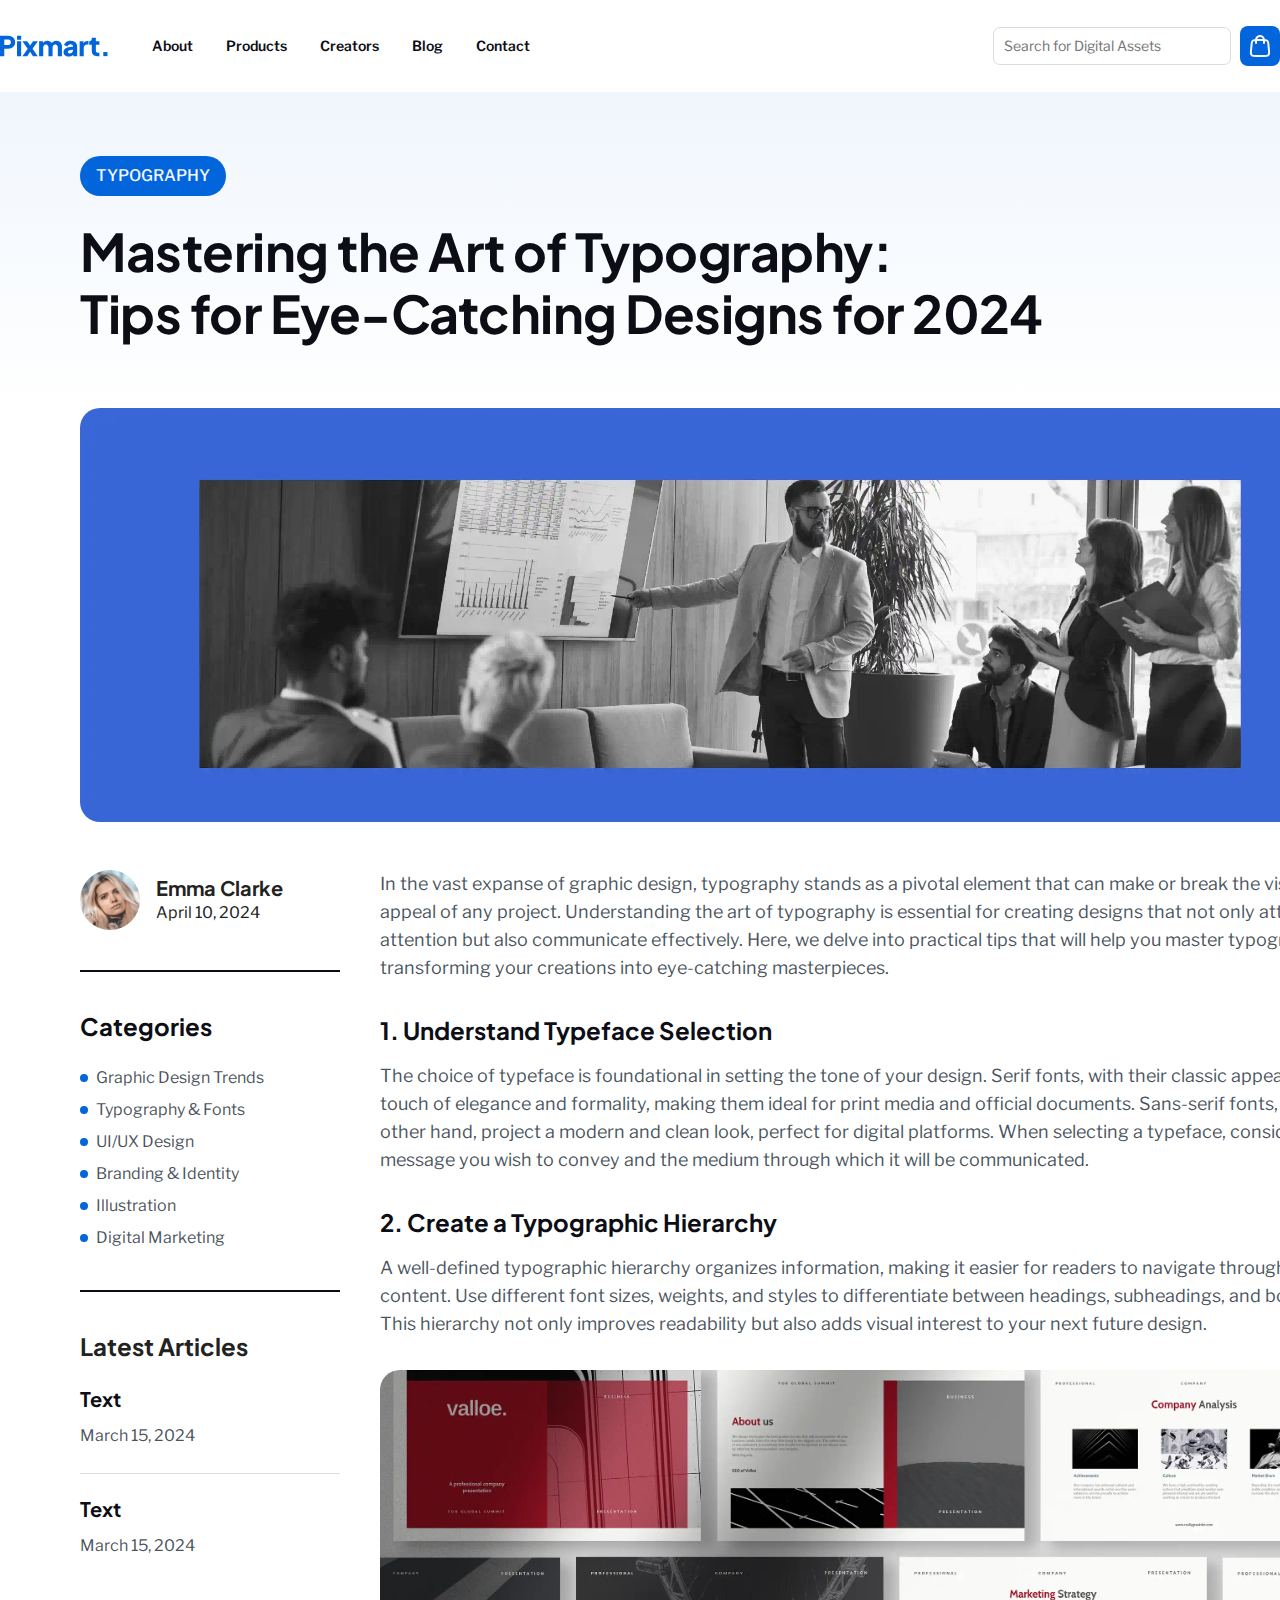
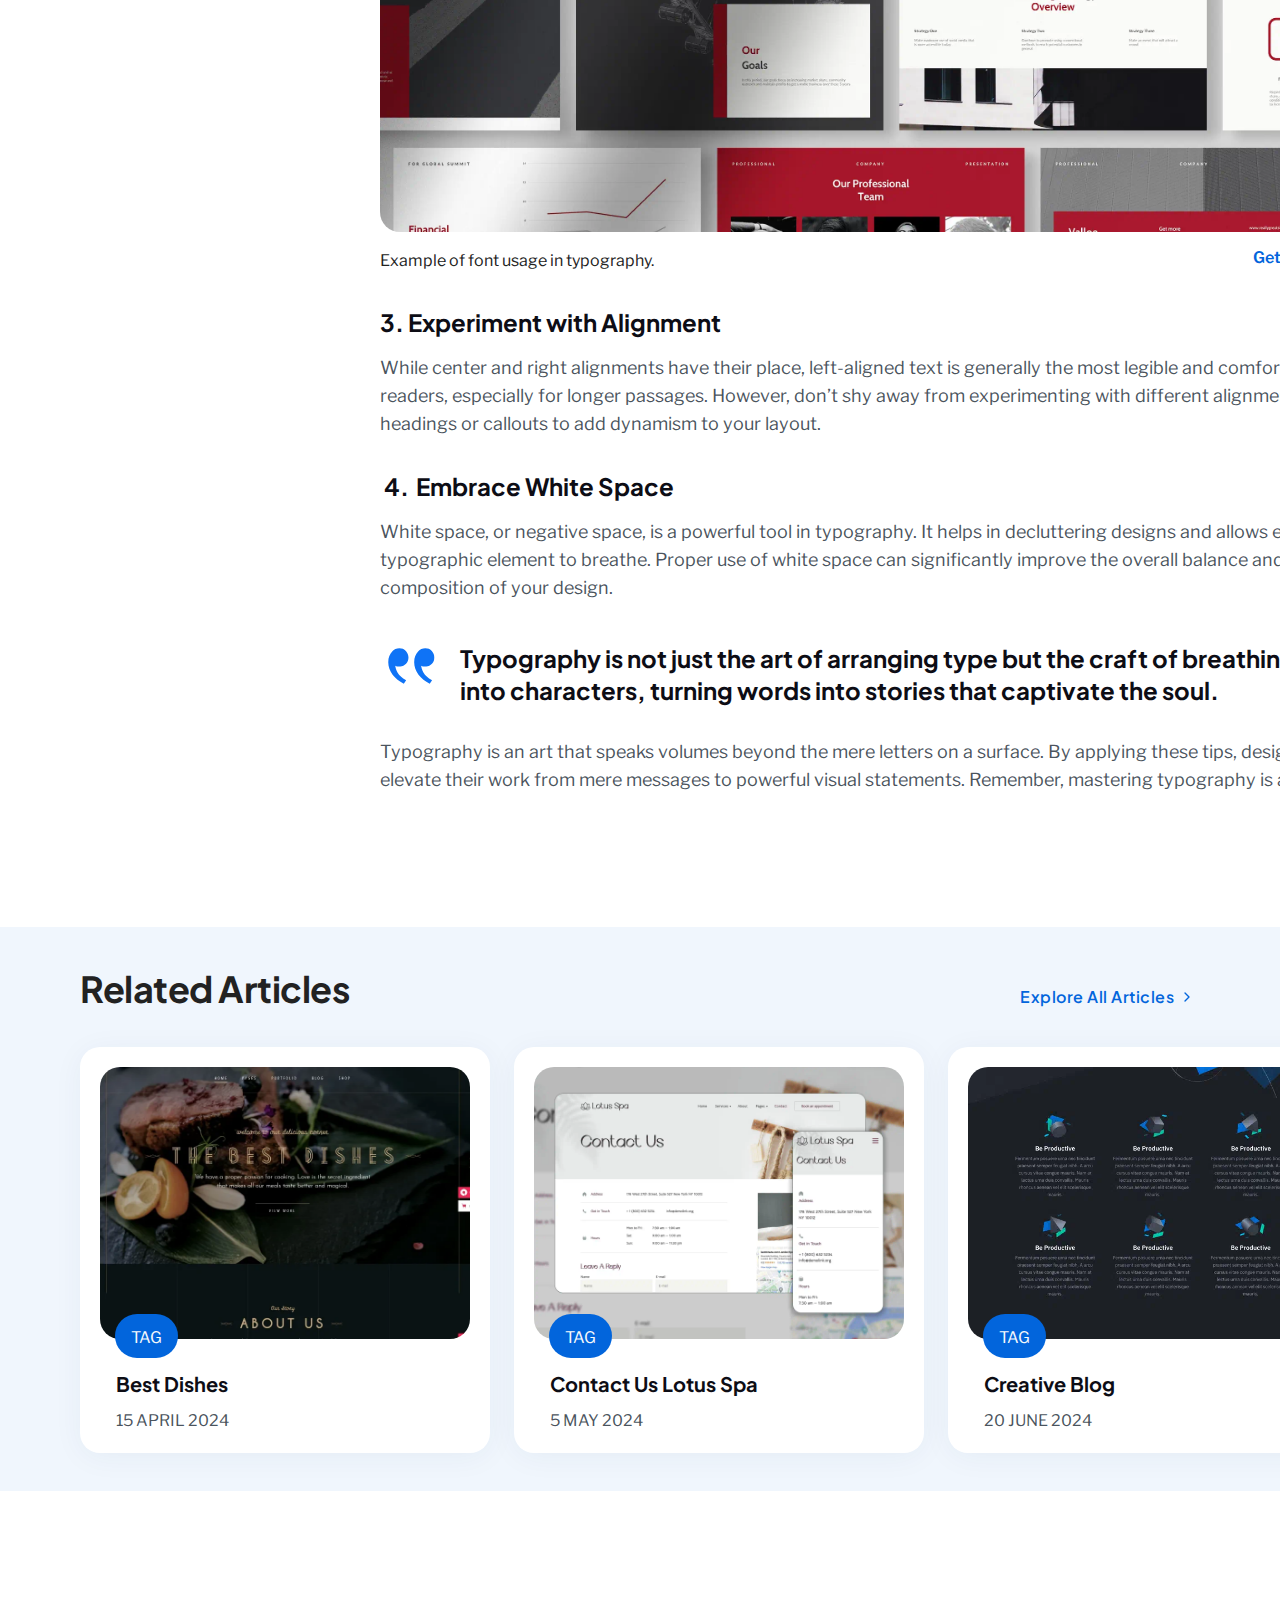
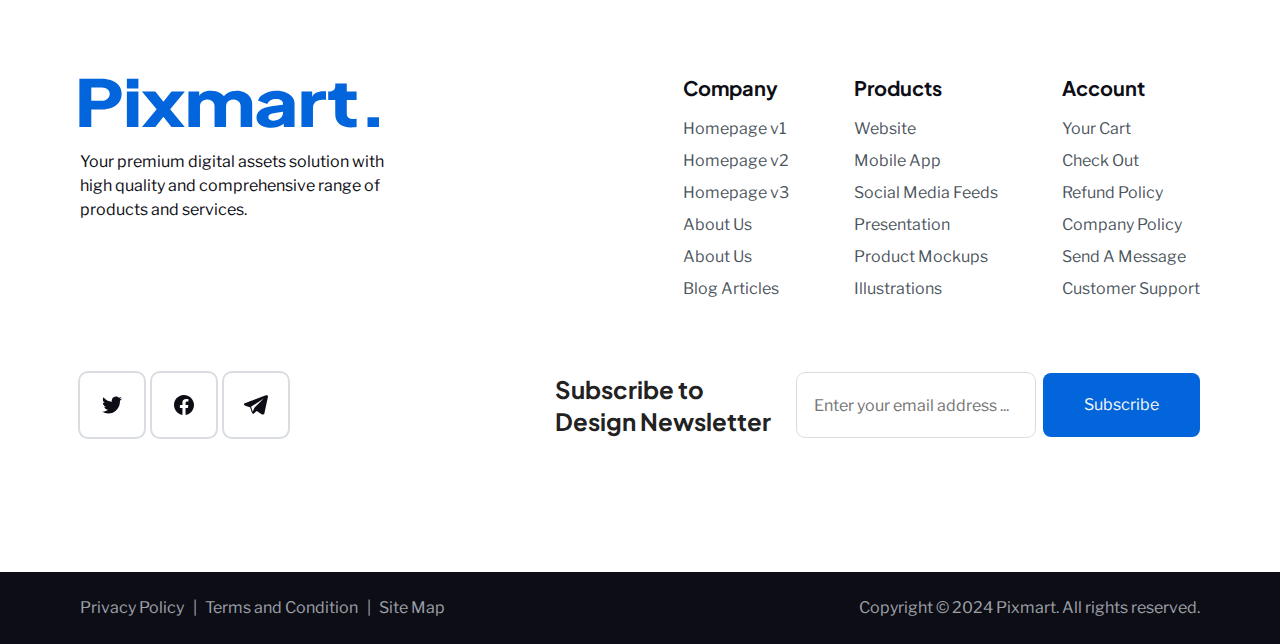
==== commit f9951906: "fix: update headings for better readability and adjust layout for hero images" ====
--- a/blog_details.html
+++ b/blog_details.html
@@ -3,11 +3,14 @@
     <head>
         <meta charset="UTF-8">
         <meta name="viewport" content="width=device-width, initial-scale=1.0">
-        <!--<meta name="description" content="description text">-->
-        <!--<meta name="keywords" content=" tags words">-->
-        <!-- <meta name="copyright" content="my name"> -->
+        <meta name="description" content="Discover why typography is crucial for professional design. Read Pixmart's blog for tips and inspiration for designers and developers.">
         <title>PixMart Blog</title>
-        <!-- place for icons and favicons -->
+        <link rel="icon" href="img/favicons/favicon_16.png" sizes="16x16" type="image/png">
+        <link rel="icon" href="img/favicons/favicon_32.png" sizes="32x32" type="image/png">
+        <link rel="icon" href="img/favicons/favicon_48.png" sizes="48x48" type="image/png">
+        <link rel="icon" href="img/favicons/favicon_64.png" sizes="64x64" type="image/png">
+        <link rel="icon" href="img/favicons/favicon_svg.svg" sizes="any" type="image/svg+xml">
+        <link rel="icon" href="img/favicons/favicon_ico.ico" type="image/x-icon">
         <link rel="preconnect" href="https://fonts.googleapis.com">
         <link rel="preconnect" href="https://fonts.gstatic.com" crossorigin>
         <link href="https://fonts.googleapis.com/css2?family=Libre+Franklin:ital,wght@0,100..900;1,100..900&family=Plus+Jakarta+Sans:ital,wght@0,200..800;1,200..800&display=swap" rel="stylesheet">
@@ -86,8 +89,9 @@
                         <span class="blog-details__tag">
                             TYPOGRAPHY
                         </span>
-                        <h1 class="blog-details__heading">Mastering the Art of Typography:
-                            Tips for Eye-Catching Designs for 2024
+                        <h1 class="blog-details__heading">
+                            Mastering the&nbsp;Art&nbsp;of&nbsp;Typography:
+                            Tips&nbsp;for&nbsp;Eye-Catching Designs for&nbsp;2024
                         </h1>
                 </div>
             </div>
@@ -126,7 +130,7 @@
                                 </a>
                             </li>
                             <li class="categories__item">
-                                <a href="#" class="blog-categories__item-link">
+                                <a href="blog_details.html" class="blog-categories__item-link">
                                     Typography & Fonts
                                 </a>
                             </li>
@@ -207,7 +211,7 @@
                                         Example of font usage in typography.
                                     </figcaption>
                                 </figure>
-                                <a href="#" class="blog-details__content-link">
+                                <a href="#" class="blog-details__content-link brand-color-links">
                                     Get this asset
                                 </a>
                             </div>
@@ -251,7 +255,7 @@
                 <div class="blog-details__cards-background">
                     <div class="blog-details__cards-title-wrap">
                         <h2 class="blog-details__cards-title">Related Articles</h2>
-                        <a href="#" class="blog-details__title-link">
+                        <a href="#" class="blog-details__title-link brand-color-links">
                             Explore All Articles
                             <svg
                                 class="blog-details__title-link-icon"
@@ -325,7 +329,7 @@
             <div class="footer__main-wrap">
                 <div class="footer__content">
                     <div class="footer__logo-description">
-                        <a href="" class="footer__logo-home-link" href="index.html">
+                        <a href="index.html" class="footer__logo-home-link">
                             <svg
                                 class="footer__logo"
                                 width="300"
--- a/css/style.css
+++ b/css/style.css
@@ -1,5 +1,5 @@
 :root {
-    --font-family-secondary: "Libre Franklin", Helvetica, sans-serif;
+    --font-family-secondary: "Libre Franklin", Arial, sans-serif;
     --font-family-primary: "Plus Jakarta Sans", Arial, sans-serif;
 
 
@@ -69,7 +69,7 @@
 body {
     font-family: var(--font-family-secondary);
     line-height: var(--font-line-hieght-regular);
-    background-color: rgb(255, 255, 255);
+    background-color: var(--color-bg-base);
     color: var(--color-titles);
     margin: 0;
     padding: 0;
@@ -94,8 +94,7 @@
 }
 
 .container {
-    padding-inline: 80px;
-    max-width: 1440px;
+    max-width: 1280px;
     margin: 0 auto;
 }
 
@@ -181,7 +180,7 @@
 
 .header__card-button:focus-visible {
     outline: 4px solid rgb(56, 146, 243);
-    background: rgb(2, 101, 220);
+    background: var(--color-brand);
 }
 
 .header__card-button:active {
@@ -248,7 +247,7 @@
     right: 0;
     width: 130vw;
     height: 100%;
-    background: linear-gradient(90deg, rgb(240, 246, 253) 44%, rgb(255, 255, 255) 100%);
+    background: linear-gradient(90deg, rgb(240, 246, 253) 44%, var(--color-bg-base) 100%);
     z-index: -1;
 }
 
@@ -269,9 +268,7 @@
     line-height: var(--font-line-height-heroes);
     letter-spacing: -0.5px;
     margin: 0;
-    display: flex;
-    flex-direction: column;
-    align-items: flex-start;
+    max-width: min-content;
 }
 
 .block-line {
@@ -315,7 +312,7 @@
 
 .hero__buttons:focus-visible {
     outline: 4px solid rgb(56, 146, 243);
-    background: rgb(2, 101, 220);
+    background: var(--color-brand);
 }
 
 .hero__buttons:active {
@@ -336,7 +333,7 @@
     display: flex;
     gap: 10px;
     align-items: center;
-    background: rgb(255, 255, 255);
+    background: var(--color-bg-base);
     margin-left: 16px;
     height: 64px;
     white-space: nowrap;
@@ -362,9 +359,35 @@
     color: rgba(34, 52, 73, 0.4);
 }
 
-figure.hero__img-container {
+.hero__img-container {
     padding-block: 47px 30px;
-}
+    display: grid;
+    grid-template-columns: 6.3% 15.1% 27%;
+    grid-template-rows: 3% 32%;
+    grid-gap: 32px;
+}
+
+.hero__img-examples {
+    grid-column: 3/4;
+    grid-row: 2/3;
+    object-fit: cover;
+}
+
+.hero__image-ui {
+    grid-column: 1/2;
+    grid-row: 1/4;
+    object-fit: cover;
+    object-position: right;
+    z-index: 1;
+}
+
+.hero__img-screens {
+    object-fit: cover;
+    grid-column: 2/3;
+    grid-row: 3/4;
+}
+
+
 
 .products {
     display: flex;
@@ -395,11 +418,11 @@
     border-radius: 20px;
     padding: 36px;
     background: var(--color-brand-alternative);
-    color: rgb(2, 101, 220);
+    color: var(--color-brand);
 }
 
 .products__img-container:hover {
-    background: rgb(2, 101, 220);
+    background: var(--color-brand);
 }
 
 .products__img-container:hover svg {
@@ -500,11 +523,11 @@
     padding: 24px 24px;
     border-radius: 20px;
     flex-direction: column;
-    color: rgb(2, 101, 220);
+    color: var(--color-brand);
 }
 
 article.categories__cards:hover {
-    background: rgb(2, 101, 220);
+    background: var(--color-brand);
 }
 
 article.categories__cards:hover .categories__cards-title {
@@ -772,7 +795,7 @@
 
 .trending__card-link:focus-visible {
     outline: 4px solid rgb(56, 146, 243);
-    background: rgb(2, 101, 220);
+    background: var(--color-brand);
 }
 
 .trending__card-link:active {
@@ -872,15 +895,15 @@
     position: absolute;
     top: 0;
     right: 0;
-    color: rgb(255, 255, 255);
-    font-family: Plus Jakarta Sans;
+    color: var(--color-bg-base);
+    font-family: var(--font-family-primary);
     font-size: 20px;
     font-weight: 700;
     line-height: 40px;
     letter-spacing: 0px;
     padding: 0px 24px 0px 24px;
     border-radius: 0px 20px 0px 20px;
-    background: rgb(2, 101, 220);
+    background: var(--color-brand);
 }
 
 .pricing-plan__cards-header {
@@ -897,7 +920,7 @@
 
 .pricing-plan__price {
     color: var(--color-text-primary);
-    font-family: Plus Jakarta Sans;
+    font-family: var(--font-family-primary);
     font-size: var(--font-size-extra);
     font-weight: var(--font-weight-extra);
     line-height: var(--font-line-hieght-regular);
@@ -906,7 +929,7 @@
 
 .pricing-plan__time {
     color: rgb(13, 13, 21, 0.5);
-    font-family: Libre Franklin;
+    font-family: var(--font-family-secondary);
     font-size: var(--font-size-headings);
     font-weight: var(--font-weight-small);
     line-height: var(--font-line-height-medium);
@@ -967,13 +990,13 @@
 }
 
 .pricing-plan__cards-link:hover {
-    background: rgb(2, 101, 220);
+    background: var(--color-brand);
     color: var(--color-brand-buttons);
 }
 
 .pricing-plan__cards-link:focus-visible {
     outline: 4px solid rgb(56, 146, 243);
-    background: rgb(2, 101, 220);
+    background: var(--color-brand);
 }
 
 .pricing-plan__cards-link:active {
@@ -1058,7 +1081,7 @@
 .faq__content-item {
     border-radius: 10px;
     box-shadow: 0px 4px 40px 0px rgba(29, 57, 95, 0.08);
-    background: rgb(255, 255, 255);
+    background: var(--color-bg-base);
     padding-top: 27px;
     padding-left: 24px;
     padding-bottom: 24px;
@@ -1068,11 +1091,11 @@
 
 
 .faq__content-item:hover {
-    outline: 2px solid rgb(2, 101, 220);;
+    outline: 2px solid var(--color-brand);;
 }
 
 .faq__content-item[open] {
-    outline: 2px solid rgb(2, 101, 220);
+    outline: 2px solid var(--color-brand);
 }
 
 .faq__content-title:before {
@@ -1094,7 +1117,7 @@
 }
 
 .faq__content-title {
-    color: rgb(13, 13, 21);
+    color: var(--color-text-primary);
     font-family: var(--font-family-primary);
     font-size: var(--font-size-large);
     font-weight: var(--font-weight-extra);
@@ -1103,7 +1126,7 @@
 }
 
 .faq__content-details {
-    font-family: Libre Franklin;
+    font-family: var(--font-family-secondary);
     font-size: var(--font-size-small);
     font-weight: var(--font-weight-small);
     line-height: var(--font-line-height-medium);
@@ -1133,9 +1156,16 @@
 
 .blog__title-link {
     color: var(--color-brand);
-    font-size: var(--font-size-small);
+    font-family: var(--font-family-primary);
+    font-size: 16px;
     font-weight: 590;
-    line-height: var(--font-line-height-medium);
+    line-height: 32px;
+    padding-right: 5px;
+    letter-spacing: 0.5px;
+    display: flex;
+    flex-direction: row;
+    align-items: center;
+    gap: 5px;
     padding-right: 29px;
 }
 
@@ -1159,14 +1189,14 @@
     right: 16px;
     top: 16px;
     color: rgb(245, 248, 251);
-    font-family: Libre Franklin;
+    font-family: var(--font-family-secondary);
     font-size: 16px;
     font-weight: 500;
     line-height: 24px;
     letter-spacing: 0px;
     text-align: left;
     border-radius: 100px;
-    background: rgb(2, 101, 220);
+    background: var(--color-brand);
     height: 40px;
     padding: 8px 16px;
 }
@@ -1182,7 +1212,7 @@
 }
 
 .blog__article-thumbnail:hover {
-    outline: 2px solid rgb(2, 101, 220);
+    outline: 2px solid var(--color-brand);
 }
 
 .blog__article-titel {
@@ -1283,7 +1313,7 @@
 
 .footer__links {
     color: var(--color-text-secondary);
-    font-family: Libre Franklin;
+    font-family: var(--font-family-secondary);
     font-size: var(--font-size-small);
     font-weight: var(--font-weight-small);
     line-height: var(--font-line-height-medium);
@@ -1379,7 +1409,7 @@
 
 .newsletter__form-button:focus-visible {
     outline: 4px solid rgb(56, 146, 243);
-    background: rgb(2, 101, 220);
+    background: var(--color-brand);
 }
 
 .newsletter__form-button:active {
@@ -1476,7 +1506,7 @@
     letter-spacing: -0.5px;
     margin: 0;
     padding: 64px 0 100px 0;
-    white-space: pre-line;
+    max-width: min-content;
 }
 
 .side-filters__form-price,
@@ -1546,7 +1576,7 @@
 .side-filters__format-radio-label:before {
     content: "";
     display: inline-block;
-    background-color: rgb(255, 255, 255);
+    background-color: var(--color-bg-base);
     box-sizing: border-box;
     border: 2px solid rgba(30, 49, 71, 0.27);
     width: 13px;
@@ -1560,13 +1590,13 @@
 }
 
 .side-filters__format-radio:hover+ .side-filters__format-radio-label:before {
-    background-color: rgb(244, 247, 250);
-}
-
-.side-filters__format-radio:focus-visible+ .side-filters__format-radio-label:before {
+    background-color: var(--color-brand-alternative);
+}
+
+.side-filters__format-radio:focus-visible + .side-filters__format-radio-label:before {
     content: "";
     display: inline-block;
-    background-color: rgb(244, 247, 250);
+    background-color: var(--color-brand-alternative);
     box-sizing: border-box;
     border: 2px solid rgba(30, 49, 71, 0.27);
     width: 13px;
@@ -1577,7 +1607,7 @@
     margin: 5px;
     border-radius: 50%;
     padding: 4.5px;
-    outline: 2px solid rgb(56, 146, 243);
+    outline: 4px solid rgb(56, 146, 243);
 }
 
 .side-filters__format-radio:active+ .side-filters__format-radio-label:before {
@@ -1591,7 +1621,7 @@
 
 .side-filters__format-radio:checked+ .side-filters__format-radio-label:before {
     content: "•";
-    background-color: rgb(2, 101, 220);
+    background-color: var(--color-brand);
     box-sizing: border-box;
     border: 2px solid rgba(30, 49, 71, 0.27);
     width: 13px;
@@ -1602,7 +1632,7 @@
     margin: 5px;
     border-radius: 50%;
     padding-top: 5.5px;
-    color:rgb(255, 255, 255);
+    color:var(--color-bg-base);
     font-size: 24px;
     line-height: 0;
     display: flex;
@@ -1621,7 +1651,7 @@
 
 .side-filters__format-radio:checked:active+ .side-filters__format-radio-label:before {
     background-color: rgb(202, 232, 255);
-    color: rgb(2, 101, 220);
+    color: var(--color-brand);
 }
 
 .side-filters__format-radio:checked:disabled+ .side-filters__format-radio-label:before {
@@ -1639,7 +1669,7 @@
 .side-filters__categories-check-label:before {
     content: "";
     display: inline-block;
-    background-color: rgb(255, 255, 255);
+    background-color: var(--color-bg-base);
     outline: 2px solid rgba(31, 50, 71, 0.27);
     border-radius: 4px;
     width: 13px;
@@ -1651,7 +1681,7 @@
 }
 
 .side-filters__categories-check-box:hover+ .side-filters__categories-check-label:before {
-    background: rgb(244, 247, 250);
+    background: var(--color-brand-alternative);
 }
 
 .side-filters__categories-check-box:focus-visible+.side-filters__categories-check-label:before {
@@ -1673,8 +1703,8 @@
 }
 
 .side-filters__categories-check-box:checked+ .side-filters__categories-check-label:before {
-    background-color: rgb(2, 101, 220);
-    outline: 2px solid rgb(2, 101, 220);
+    background-color: var(--color-brand);
+    outline: 2px solid var(--color-brand);
     background-image: url(/img/mark_checkbox.svg);
     background-repeat: no-repeat;
     background-position: 2px 4px;
@@ -1745,7 +1775,7 @@
     left: 2px;
     width: 17px;
     height: 17px;
-    background: rgb(255, 255, 255);
+    background: var(--color-bg-base);
     border-radius: 50%;
     transition: transform 0.3s ease;
     box-shadow: 0 2px 4px rgba(0, 0, 0, 0.2);
@@ -1764,9 +1794,9 @@
 }
 
 .side-filters__style-toggle:checked:focus-visible+ .side-filters__style-toggle-label .toggle-slider {
-    background: rgb(2, 101, 220);
+    background: var(--color-brand);
     outline: 2px solid rgb(56, 146, 243);
-    border: 1px solid rgb(255, 255, 255);
+    border: 1px solid var(--color-bg-base);
 }
 
 .side-filters__style-toggle:not(:checked):hover + .side-filters__style-toggle-label .toggle-slider {
@@ -1776,7 +1806,7 @@
 .side-filters__style-toggle:not(:checked):focus-visible+ .side-filters__style-toggle-label .toggle-slider {
     background: rgba(34, 52, 72, 0.4);
     outline: 2px solid rgb(56, 146, 243);
-    border: 1px solid rgb(255, 255, 255);
+    border: 1px solid var(--color-bg-base);
 }
 
 .side-filters__style-toggle:not(:checked):active+ .side-filters__style-toggle-label .toggle-slider {
@@ -1923,8 +1953,8 @@
 
 .content__filter-results {
     padding-right: 16px;
-    color: rgb(13, 13, 21);
-    font-family: Libre Franklin;
+    color: var(--color-text-primary);
+    font-family: var(--font-family-secondary);
     font-size: 16px;
     font-weight: 400;
     line-height: 24px;
@@ -1940,7 +1970,7 @@
     justify-content: center;
     align-items: center;
     padding: 8px;
-    color: rgb(13, 13, 21);
+    color: var(--color-text-primary);
     outline: 1px solid rgba(29, 54, 83, 0.17);
 }
 
@@ -1978,8 +2008,8 @@
     padding: 6px 12px 7px 12px;
     box-shadow: 0 0 1px rgba(29, 54, 83, 0.17);
     border-radius: 8px;
-    color: rgb(13, 13, 21);
-    font-family: Libre Franklin;
+    color: var(--color-text-primary);
+    font-family: var(--font-family-secondary);
     font-size: 14px;
     font-weight: 600;
     line-height: 20px;
@@ -2028,7 +2058,7 @@
 }
 
 .content__card:hover .content__price {
-    color: rgb(2, 101, 220);
+    color: var(--color-brand);
 }
 
 
@@ -2053,7 +2083,7 @@
 }
 /* ------------------------------------------ */
 .sold_out .content__card-preview {
-    background: rgb(244, 247, 250);
+    background: var(--color-brand-alternative);
     opacity: 0.5;
 }
 
@@ -2062,7 +2092,7 @@
     position: absolute;
     top: 16px;
     left: 16px;
-    background: rgb(255, 255, 255);
+    background: var(--color-bg-base);
     border-radius: 100px;
     color: rgba(41, 52, 65, 0.7);
     font-size: 16px;
@@ -2102,7 +2132,7 @@
     position: absolute;
     top: 16px;
     left: 16px;
-    background: rgb(2, 101, 220);
+    background: var(--color-brand);
     border-radius: 100px;
     color: rgb(245, 248, 251);
     font-size: 16px;
@@ -2114,8 +2144,8 @@
 }
 
 .content__card-title {
-    color: rgb(13, 13, 21);
-    font-family: Plus Jakarta Sans;
+    color: var(--color-text-primary);
+    font-family: var(--font-family-primary);
     font-size: 20px;
     font-weight: 700;
     line-height: 26px;
@@ -2129,7 +2159,7 @@
 
 .content__cards-category {
     color: rgba(42, 53, 65, 0.85);
-    font-family: Libre Franklin;
+    font-family: var(--font-family-secondary);
     font-size: 16px;
     font-weight: 400;
     line-height: 24px;
@@ -2157,8 +2187,8 @@
 }
 
 .content__price {
-    color: rgb(13, 13, 21);
-    font-family: Plus Jakarta Sans;
+    color: var(--color-text-primary);
+    font-family: var(--font-family-primary);
     font-size: 20px;
     font-weight: 700;
     line-height: 26px;
@@ -2182,7 +2212,7 @@
     padding: 6px;
     width: 37px;
     height: 38px;
-    background-color: rgb(255, 255, 255);
+    background-color: var(--color-bg-base);
 }
 
 .content__button-cart {
@@ -2190,12 +2220,12 @@
     width: 40px;
     height: 40px;
     padding: 8px;
-    background: rgb(2, 101, 220);
+    background: var(--color-brand);
 }
 
 .content__action-button {
-    color: rgb(13, 13, 21);
-    font-family: Libre Franklin;
+    color: var(--color-text-primary);
+    font-family: var(--font-family-secondary);
     font-size: 18px;
     font-weight: 600;
     line-height: 28px;
@@ -2228,13 +2258,13 @@
     line-height: 24px;
     letter-spacing: 0px;
     border-radius: 100px;
-    background: rgb(2, 101, 220);
+    background: var(--color-brand);
     padding-inline: 16px;
     padding-block: 8px;
 }
 
 .blog-details__heading {
-    color: rgb(13, 13, 21);
+    color: var(--color-text-primary);
     font-family: var(--font-family-primary);
     font-size: 52px;
     font-weight: 700;
@@ -2242,7 +2272,6 @@
     letter-spacing: -0.5px;
     margin: 0;
     margin-top: 24px;
-    white-space: pre-line;
 }
 
 .blog-details__background-heading {
@@ -2328,7 +2357,7 @@
     position: absolute;
     width: 100%;
     height: 2px;
-    background-color:rgb(13, 13, 21);
+    background-color:var(--color-text-primary);
 }
 
 .blog-details__categories-wrap:before {
@@ -2340,7 +2369,7 @@
 }
 
 .categories__list-tittle {
-    color: rgb(13, 13, 21);
+    color: var(--color-text-primary);
     font-family: var(--font-family-primary);
     font-size: 24px;
     font-weight: 700;
@@ -2378,7 +2407,7 @@
     left: -16px;
     width: 8px;
     height: 8px;
-    background: rgb(2, 101, 220);
+    background: var(--color-brand);
     border-radius: 50%;
 }
 
@@ -2422,7 +2451,7 @@
 
 .last-articles__item-link {
     display: block;
-    color: rgb(13, 13, 21);
+    color: var(--color-text-primary);
     font-family: var(--font-family-primary);
     font-size: 20px;
     font-weight: 700;
@@ -2432,7 +2461,7 @@
 
 .last-articles__time {
     color: rgba(42, 53, 65, 0.85);
-    font-family: Libre Franklin;
+    font-family: var(--font-family-secondary);
     font-size: 16px;
     font-weight: 400;
     line-height: 24px;
@@ -2462,7 +2491,7 @@
 }
 
 .blog-details__item-title {
-    color: rgb(13, 13, 21);
+    color: var(--color-text-primary);
     font-family: var(--font-family-primary);
     font-size: 24px;
     font-weight: 700;
@@ -2477,7 +2506,7 @@
     position: absolute;
     top: 0;
     left: 0;
-    color: rgb(13, 13, 21);
+    color: var(--color-text-primary);
     font-family: var(--font-family-primary);
     font-size: 24px;
     font-weight: 700;
@@ -2494,7 +2523,7 @@
     position: absolute;
     top: 0;
     left: 0;
-    color: rgb(13, 13, 21);
+    color: var(--color-text-primary);
     font-family: var(--font-family-primary);
     font-size: 24px;
     font-weight: 700;
@@ -2511,7 +2540,7 @@
     position: absolute;
     top: 0;
     left: 0;
-    color: rgb(13, 13, 21);
+    color: var(--color-text-primary);
     font-family: var(--font-family-primary);
     font-size: 24px;
     font-weight: 700;
@@ -2528,7 +2557,7 @@
     position: absolute;
     top: 0;
     left: 4px;
-    color: rgb(13, 13, 21);
+    color: var(--color-text-primary);
     font-family: var(--font-family-primary);
     font-size: 24px;
     font-weight: 700;
@@ -2573,7 +2602,7 @@
 
 .blog-details__content-link {
     display: flex;
-    color: rgb(2, 101, 220);
+    color: var(--color-brand);
     font-size: 16px;
     font-weight: 600;
     line-height: 24px;
@@ -2600,7 +2629,7 @@
 }
 
 blockquote.blog-details__quote {
-    color: rgb(13, 13, 21);
+    color: var(--color-text-primary);
     font-family: var(--font-family-primary);
     font-size: 24px;
     font-weight: 700;
@@ -2645,7 +2674,7 @@
 }
 
 .blog-details__title-link {
-    color: rgb(2, 101, 220);
+    color: var(--color-brand);
     font-family: var(--font-family-primary);
     font-size: 16px;
     font-weight: 590;
@@ -2663,48 +2692,6 @@
 transform: rotate(180deg);
 }
 
-.blog-details__title-link:hover {
-    color: rgb(56, 146, 243);
-}
-
-.blog-details__title-link:active {
-    color: rgb(0, 84, 182);
-}
-
-.blog-details__title-link:focus-visible {
-    outline:  solid rgb(56, 146, 243);
-    border-radius: 5px;
-}
-
-.blog-details__title-link:visited {
-    color: rgb(0, 84, 182);
-}
-
-.blog-details__title-link:disabled {
-    color: rgba(34, 52, 73, 0.4);
-}
-
-.blog-details__content-link:hover {
-    color: rgb(56, 146, 243);
-}
-
-.blog-details__content-link:active {
-    color: rgb(0, 84, 182);
-}
-
-.blog-details__content-link:focus-visible {
-    outline:  solid rgb(56, 146, 243);
-    border-radius: 5px;
-}
-
-.blog-details__content-link:visited {
-    color: rgb(0, 84, 182);
-}
-
-.blog-details__content-link:disabled {
-    color: rgba(34, 52, 73, 0.4);
-}
-
 .blog-details__cards-background {
     max-width: 1280px;
     margin-inline: auto;
@@ -2724,11 +2711,11 @@
     border-radius: 20px;
     padding: 20px;
     box-shadow: 0px 4px 30px 0px rgba(29, 57, 95, 0.05);
-    background: rgb(255, 255, 255);
+    background: var(--color-bg-base);
 }
 
 .blog-details__cards-link:hover {
-    outline: 2px solid rgb(2, 101, 220);
+    outline: 2px solid var(--color-brand);
 }
 
 .blog-details__card {
@@ -2740,7 +2727,7 @@
     position: absolute;
     top: 247px;
     left: 15px;
-    background-color: rgb(2, 101, 220);
+    background-color: var(--color-brand);
     border-radius: 100px;
     color: rgb(245, 248, 251);
     height: 34px;
@@ -2763,7 +2750,7 @@
 }
 
 .blog-details__card-heading {
-    color: rgb(13, 13, 21);
+    color: var(--color-text-primary);
     font-family: var(--font-family-primary);
     font-size: 20px;
     font-weight: 700;
@@ -2797,8 +2784,8 @@
 }
 
 .contact__header {
-    color: rgb(2, 101, 220);
-    font-family: Libre Franklin;
+    color: var(--color-brand);
+    font-family: var(--font-family-secondary);
     font-size: 16px;
     font-weight: 400;
     line-height: 24px;
@@ -2806,8 +2793,8 @@
 }
 
 .contact__title {
-    color: rgb(13, 13, 21);
-    font-family: Plus Jakarta Sans;
+    color: var(--color-text-primary);
+    font-family: var(--font-family-primary);
     font-size: 52px;
     font-weight: 700;
     line-height: 62px;
@@ -2818,7 +2805,7 @@
 
 .contact__text {
     color: rgba(42, 52, 64, 0.85);
-    font-family: Libre Franklin;
+    font-family: var(--font-family-secondary);
     font-size: 18px;
     font-weight: 400;
     line-height: 28px;
@@ -2829,7 +2816,7 @@
 
 .contact__button {
     color: rgb(245, 248, 251);
-    font-family: Libre Franklin;
+    font-family: var(--font-family-secondary);
     font-size: 16px;
     font-weight: 600;
     line-height: 24px;
@@ -2840,7 +2827,7 @@
     align-items: center;
     padding: 8px 20px 8px 20px;
     border-radius: 8px;
-    background: rgb(2, 101, 220);
+    background: var(--color-brand);
     margin-top: 32px;
     height: 64px;
     border: none;
@@ -2862,8 +2849,8 @@
 }
 
 .contact__item-link {
-    color: rgb(13, 13, 21);
-    font-family: Libre Franklin;
+    color: var(--color-text-primary);
+    font-family: var(--font-family-secondary);
     font-size: 18px;
     font-weight: 600;
     line-height: 28px;
@@ -2883,8 +2870,8 @@
 }
 
 .contact__working-days {
-    color: rgb(13, 13, 21);
-    font-family: Libre Franklin;
+    color: var(--color-text-primary);
+    font-family: var(--font-family-secondary);
     font-size: 18px;
     font-weight: 600;
     line-height: 28px;
@@ -2905,8 +2892,8 @@
 }
 
 .contact__name {
-    color: rgb(13, 13, 21);
-    font-family: Libre Franklin;
+    color: var(--color-text-primary);
+    font-family: var(--font-family-secondary);
     font-size: 16px;
     font-weight: 700;
     line-height: 24px;
@@ -2914,7 +2901,7 @@
 
 .contact__address {
     color: rgba(42, 53, 65, 0.85);
-    font-family: Libre Franklin;
+    font-family: var(--font-family-secondary);
     font-size: 16px;
     font-weight: 400;
     line-height: 24px;
@@ -2943,7 +2930,7 @@
     flex-direction: row;
     align-items: center;
     gap: 20px;
-    background: rgb(255, 255, 255);
+    background: var(--color-bg-base);
     padding: 12px 16px 12px 16px;
     box-shadow: 0px 4px 40px 0px rgba(29, 57, 95, 0.08);
     border-radius: 8px;
@@ -2956,8 +2943,8 @@
 }
 
 .contact__name {
-    color: rgb(13, 13, 21);
-    font-family: Libre Franklin;
+    color: var(--color-text-primary);
+    font-family: var(--font-family-secondary);
     font-size: 16px;
     font-weight: 700;
     line-height: 24px;
@@ -2965,7 +2952,7 @@
 
 .contact__address {
     color: rgba(42, 53, 65, 0.85);
-    font-family: Libre Franklin;
+    font-family: var(--font-family-secondary);
     font-size: 16px;
     font-weight: 400;
     line-height: 24px;
@@ -2976,7 +2963,7 @@
     padding: 32px;
     flex-grow: 1;
     box-shadow: 0px 4px 40px 0px rgba(29, 57, 95, 0.08);
-    background: rgb(255, 255, 255);
+    background: var(--color-bg-base);
     border-radius: 20px;
 }
 
@@ -2987,8 +2974,8 @@
 }
 
 .contact__form-label {
-    color: rgb(13, 13, 21);
-    font-family: Libre Franklin;
+    color: var(--color-text-primary);
+    font-family: var(--font-family-secondary);
     font-size: 14px;
     font-weight: 400;
     line-height: 20px;
@@ -2999,7 +2986,7 @@
 .contact__form-input,
 .contact__form-input-name {
     color: rgba(41, 52, 65, 0.7);
-    font-family: Libre Franklin;
+    font-family: var(--font-family-secondary);
     font-size: 16px;
     font-weight: 400;
     line-height: 24px;
@@ -3018,7 +3005,7 @@
 .contact__form-input-name {
     outline: 1px solid rgba(29, 54, 83, 0.17);
     border-radius: 8px;
-    background: rgb(255, 255, 255);
+    background: var(--color-bg-base);
     border: none;
 }
 
@@ -3073,7 +3060,7 @@
 
 .brand-color-button:focus-visible{
     outline: 4px solid rgb(56, 146, 243);
-    background: rgb(2, 101, 220);
+    background: var(--color-brand);
 }
 
 .brand-color-button:active{
@@ -3104,6 +3091,22 @@
     background: rgba(255, 255, 255, 0.17);
     outline: 2px solid rgba(29, 54, 83, 0.17);
     background: rgba(29, 54, 83, 0.17);
+    color: rgba(34, 52, 73, 0.4);
+}
+
+.brand-color-links:hover {
+    color: rgb(56, 146, 243);
+}
+
+.brand-color-links:focus-visible {
+    outline: 4px solid rgb(56, 146, 243);
+}
+
+.brand-color-links:active {
+    color: rgb(0, 84, 182);
+}
+
+.brand-color-links:disabled {
     color: rgba(34, 52, 73, 0.4);
 }
 
@@ -3135,16 +3138,79 @@
 }
 
 .contact__subscribe-policy-label {
-    color: rgb(13, 13, 21);
-    font-family: Libre Franklin;
+    color: var(--color-text-primary);
+    font-family: var(--font-family-secondary);
     font-size: 14px;
     font-weight: 400;
     line-height: 20px;
+    position: relative;
+}
+
+.contact__subscribe-policy-label:before {
+    content: "";
+    display: inline-block;
+    background-color: var(--color-bg-base);
+    outline: 2px solid rgba(31, 50, 71, 0.27);
+    border-radius: 4px;
+    width: 13px;
+    height: 13px;
+    left: -25px;
+    top: -2px;
+    position: absolute;
+    margin: 5px;
+}
+
+.contact__subscribe-policy-check:hover+ .contact__subscribe-policy-label:before {
+    background: var(--color-brand-alternative);
+}
+
+.contact__subscribe-policy-check:focus-visible+.contact__subscribe-policy-label:before {
+    outline: 3px solid rgb(56, 146, 243);
+    background: rgb(248, 250, 252);
+}
+
+.contact__subscribe-policy-check:active+ .contact__subscribe-policy-label:before {
+    background: rgb(181, 222, 255);
+    outline: none;
+}
+
+.contact__subscribe-policy-check:disabled+ .contact__subscribe-policy-label:before {
+    background-color: rgba(29, 54, 83, 0.17);
+}
+
+.contact__subscribe-policy-check:disabled .contact__subscribe-policy-label {
+    color: rgba(34, 52, 72, 0.4);
+}
+
+.contact__subscribe-policy-check:checked+ .contact__subscribe-policy-label:before {
+    background-color: var(--color-brand);
+    outline: 2px solid var(--color-brand);
+    background-image: url(/img/mark_checkbox.svg);
+    background-repeat: no-repeat;
+    background-position: 2px 4px;
+}
+
+.contact__subscribe-policy-check:checked:hover+ .contact__subscribe-policy-label:before {
+    background-color: rgb(56, 146, 243);
+    outline: 2px solid rgb(56, 146, 243);
+}
+
+.contact__subscribe-policy-check:checked:focus-visible+ .contact__subscribe-policy-label:before {
+    outline: 3px solid rgb(56, 146, 243);
+    background-color: rgb(181, 222, 255);
+}
+
+.contact__subscribe-policy-check:checked:disabled+ .contact__subscribe-policy-label:before {
+    background-color: rgba(29, 54, 83, 0.17);
+}
+
+.contact__subscribe-policy-check:checked:disabled .contact__subscribe-policy-label {
+    color: rgba(34, 52, 72, 0.4);
 }
 
 .contact__submit-button {
     color: rgb(245, 248, 251);
-    font-family: Libre Franklin;
+    font-family: var(--font-family-secondary);
     font-size: 16px;
     font-weight: 600;
     line-height: 24px;
@@ -3154,7 +3220,7 @@
     align-items: center;
     padding: 20px 40px 20px 40px;
     border-radius: 8px;
-    background: rgb(2, 101, 220);
+    background: var(--color-brand);
     margin-top: 8px;
     height: 64px;
     white-space: nowrap;
